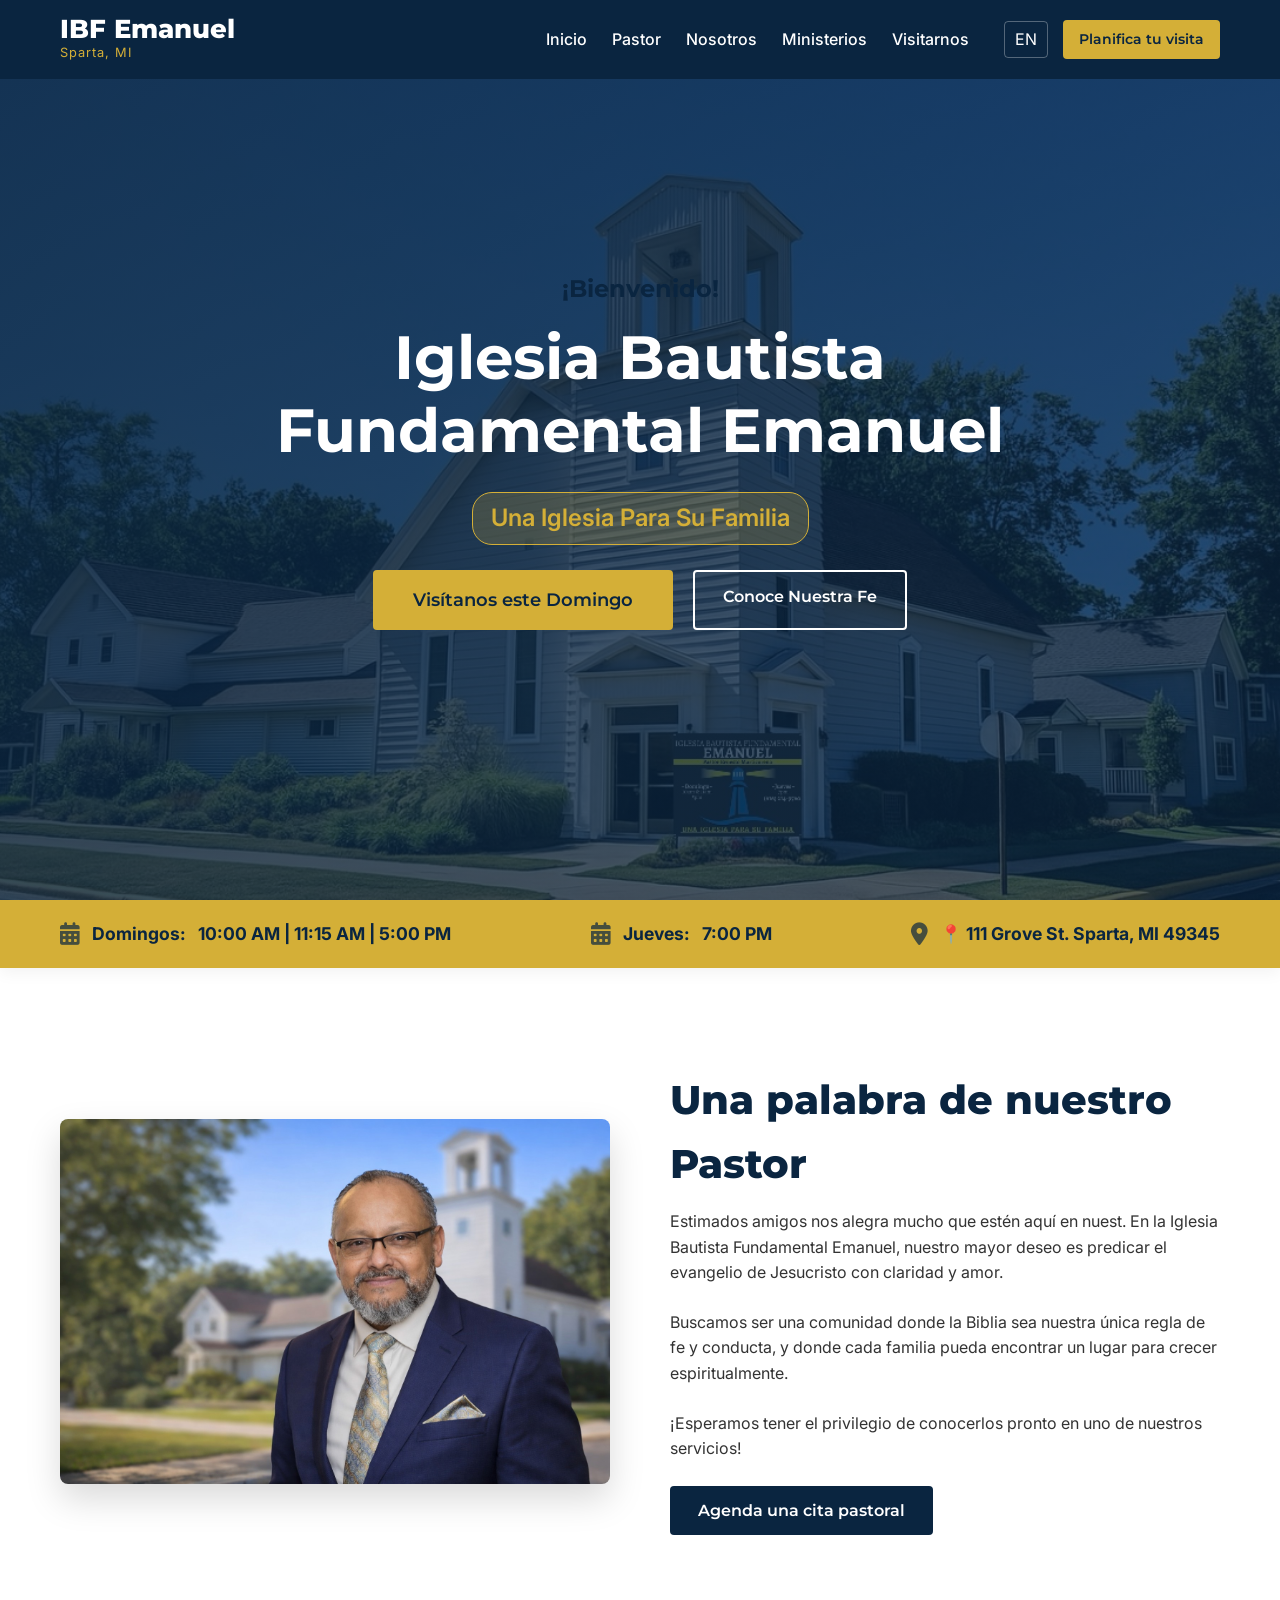
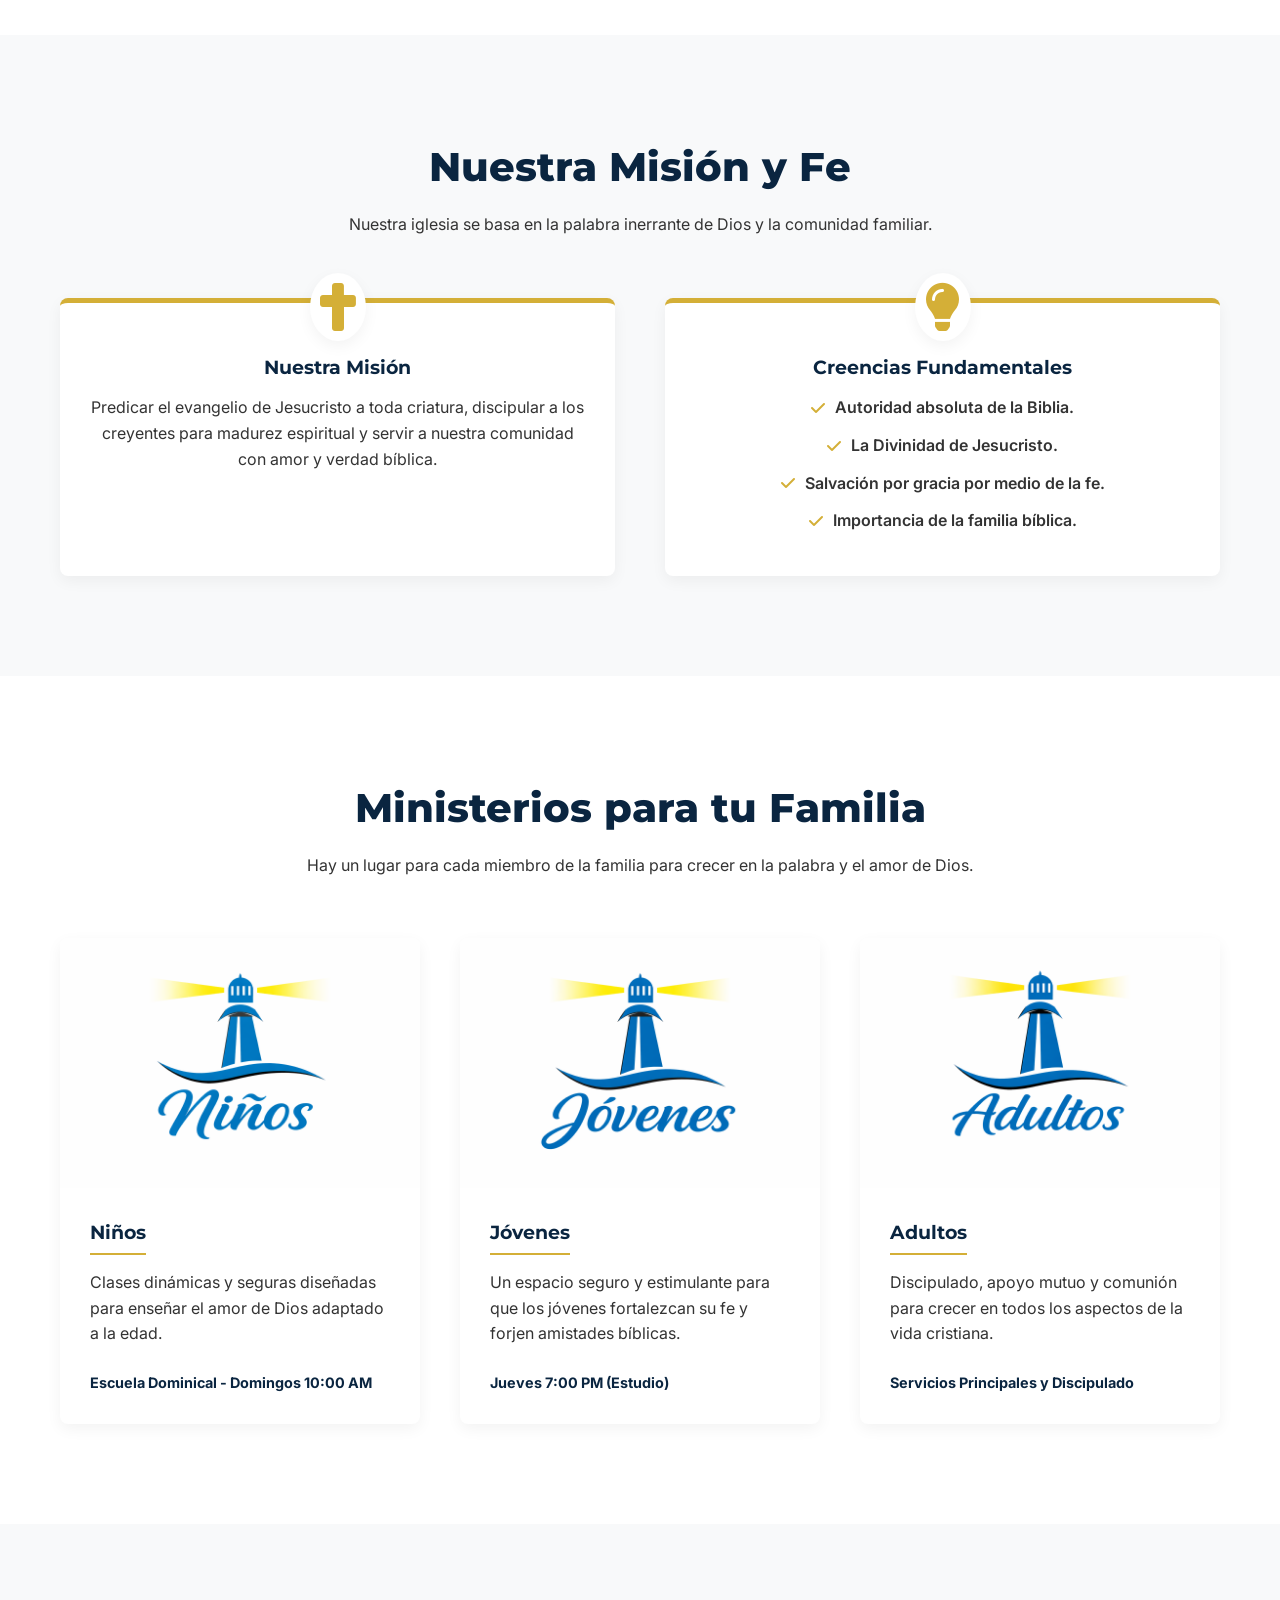
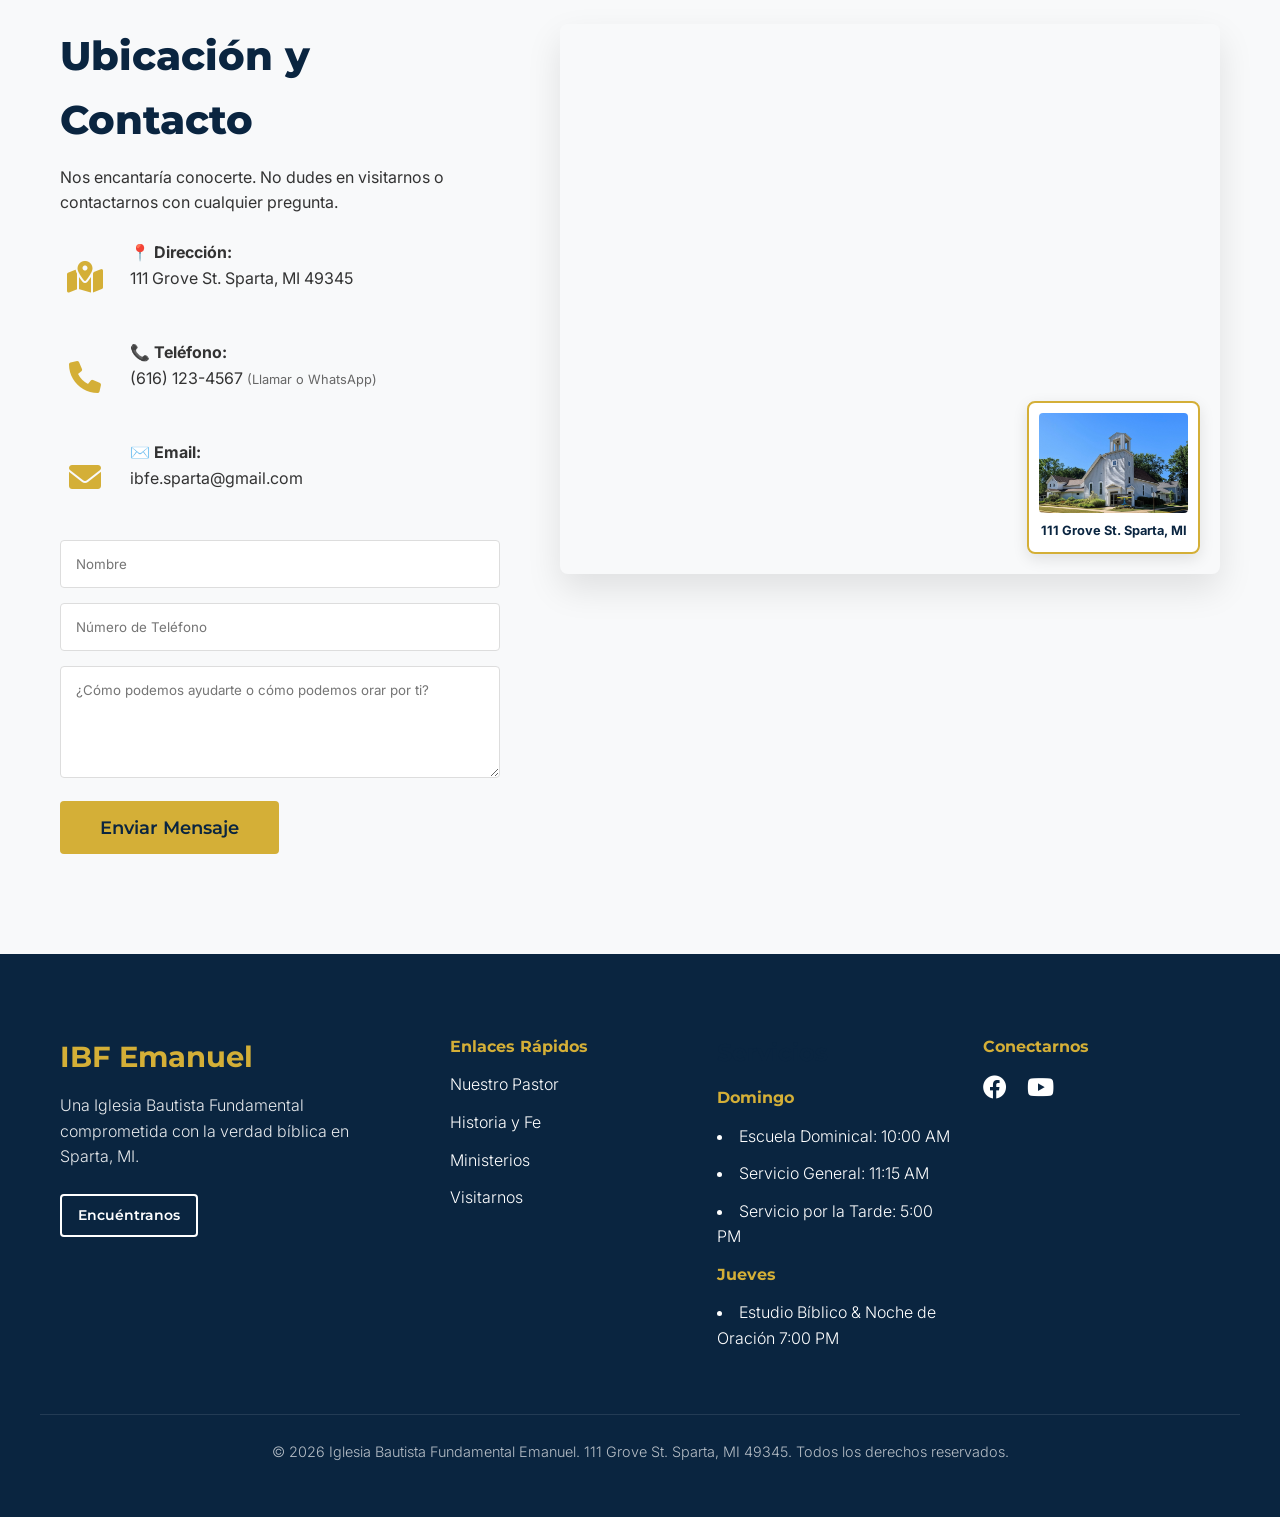
==== index.html @ 6403a82a "index.html" ====
<!DOCTYPE html>
<html lang="es">
<head>
    <meta charset="UTF-8">
    <meta name="viewport" content="width=device-width, initial-scale=1.0">
    <meta name="description" content="Bienvenido a Iglesia Bautista Fundamental Emanuel en Sparta, MI. Un hogar centrado en la fe, la palabra de Dios y la familia. Acompáñanos este domingo.">
    <title>Iglesia Bautista Fundamental Emanuel | Sparta, MI | Bienvenidos</title>
    
    <link rel="preconnect" href="https://fonts.googleapis.com">
    <link rel="preconnect" href="https://fonts.gstatic.com" crossorigin>
    <link href="https://fonts.googleapis.com/css2?family=Inter:wght@300;400;600&family=Montserrat:wght@500;700;800&display=swap" rel="stylesheet">
    
    <link rel="stylesheet" href="styles.css">
    
    <link rel="stylesheet" href="https://cdnjs.cloudflare.com/ajax/libs/font-awesome/6.0.0/css/all.min.css">
</head>
<body>

    <header class="site-header" id="header">
        <div class="container nav-container">
            <a href="#inicio" class="logo">
                <span class="logo-text">IBF Emanuel</span>
                <span class="logo-subtext">Sparta, MI</span>
            </a>
            
            <nav class="main-nav" id="main-nav">
                <ul class="nav-list">
                    <li><a href="#inicio">Inicio</a></li>
                    <li><a href="#pastor">Pastor</a></li>
                    <li><a href="#nosotros">Nosotros</a></li>
                    <li><a href="#ministerios">Ministerios</a></li>
                    <li><a href="#contacto">Visitarnos</a></li>
                </ul>
                <div class="nav-actions">
                    <a href="en.html" class="lang-toggle">EN</a>
                    <a href="#contacto" class="btn btn-primary btn-small">Planifica tu visita</a>
                </div>
            </nav>

            <button class="mobile-toggle" id="mobile-toggle" aria-label="Abrir menú">
                <span></span>
                <span></span>
                <span></span>
            </button>
        </div>
    </header>

    <section id="inicio" class="hero" style="background-image: url('Building.jpg');">
        <div class="hero-overlay"></div>
        <div class="container hero-content">
            <h2> <class="section-title">¡Bienvenido!</h2>
			<h1>Iglesia Bautista Fundamental Emanuel</h1>
           <span class="badge">Una Iglesia Para Su Familia</span>
            <div class="hero-buttons">
                <a href="#contacto" class="btn btn-primary btn-xl">Visítanos este Domingo</a>
                <a href="#nosotros" class="btn btn-outline">Conoce Nuestra Fe</a>
            </div>
        </div>
    </section>

    <div class="service-times-bar">
        <div class="container times-grid">
            <div class="time-item">
                <i class="fas fa-calendar-alt"></i>
                <strong>Domingos:</strong>
                <span class="time-slots">10:00 AM | 11:15 AM | 5:00 PM</span>
            </div>
            <div class="time-item">
               <i class="fas fa-calendar-alt"></i>
                <strong>Jueves:</strong>
                <span class="time-slots">7:00 PM</span>
            </div>
            <div class="time-item location-link">
                <i class="fas fa-map-marker-alt"></i>
                <a href="#contacto">📍 111 Grove St. Sparta, MI 49345</a>
            </div>
        </div>
    </div>

    <section id="pastor" class="pastor-intro section-padding">
        <div class="container pastor-grid">
            <div class="pastor-photo-container">
                <img src="Pastor.png" alt="Retrato del Pastor de Iglesia Bautista Fundamental Emanuel" class="pastor-photo">
            </div>
            <div class="pastor-text">
                <h2 class="section-title">Una palabra de nuestro Pastor</h2>
                <p>Estimados amigos nos alegra mucho que estén aquí en nuest. En la Iglesia Bautista Fundamental Emanuel, nuestro mayor deseo es predicar el evangelio de Jesucristo con claridad y amor.</p>
                <p>Buscamos ser una comunidad donde la Biblia sea nuestra única regla de fe y conducta, y donde cada familia pueda encontrar un lugar para crecer espiritualmente.</p>
                <p>¡Esperamos tener el privilegio de conocerlos pronto en uno de nuestros servicios!</p>
                <a href="#contacto" class="btn btn-secondary">Agenda una cita pastoral</a>
            </div>
        </div>
    </section>

    <section id="nosotros" class="about section-padding bg-light">
        <div class="container">
            <div class="section-header text-center">
                <h2 class="section-title">Nuestra Misión y Fe</h2>
                <p>Nuestra iglesia se basa en la palabra inerrante de Dios y la comunidad familiar.</p>
            </div>
            <div class="about-grid">
                <div class="card about-card">
                    <i class="fas fa-cross card-icon"></i>
                    <h3>Nuestra Misión</h3>
                    <p>Predicar el evangelio de Jesucristo a toda criatura, discipular a los creyentes para madurez espiritual y servir a nuestra comunidad con amor y verdad bíblica.</p>
                </div>
                <div class="card about-card">
                    <i class="fas fa-lightbulb card-icon"></i>
                    <h3>Creencias Fundamentales</h3>
                    <ul class="core-beliefs">
                        <li><i class="fas fa-check"></i> Autoridad absoluta de la Biblia.</li>
                        <li><i class="fas fa-check"></i> La Divinidad de Jesucristo.</li>
                        <li><i class="fas fa-check"></i> Salvación por gracia por medio de la fe.</li>
                        <li><i class="fas fa-check"></i> Importancia de la familia bíblica.</li>
                    </ul>
                </div>
            </div>
        </div>
    </section>

    <section id="ministerios" class="ministries section-padding">
        <div class="container">
            <div class="section-header text-center">
                <h2 class="section-title">Ministerios para tu Familia</h2>
                <p>Hay un lugar para cada miembro de la familia para crecer en la palabra y el amor de Dios.</p>
            </div>
            <div class="grid-3">
                <div class="card min-card">
                    <img src="Niños.png" alt="Ministerio de Niños">
                    <div class="card-body">
                        <h3>Niños</h3>
                        <p>Clases dinámicas y seguras diseñadas para enseñar el amor de Dios adaptado a la edad.</p>
                        <span class="meeting-time">Escuela Dominical - Domingos 10:00 AM</span>
                    </div>
                </div>
                <div class="card min-card">
                    <img src="Jóvenes.png" alt="Ministerio de Jóvenes">
                    <div class="card-body">
                        <h3>Jóvenes</h3>
                        <p>Un espacio seguro y estimulante para que los jóvenes fortalezcan su fe y forjen amistades bíblicas.</p>
                        <span class="meeting-time">Jueves 7:00 PM (Estudio)</span>
                    </div>
                </div>
                <div class="card min-card">
                    <img src="Adultos.png" alt="Ministerio de Adultos">
                    <div class="card-body">
                        <h3>Adultos</h3>
                        <p>Discipulado, apoyo mutuo y comunión para crecer en todos los aspectos de la vida cristiana.</p>
                        <span class="meeting-time">Servicios Principales y Discipulado</span>
                    </div>
                </div>
            </div>
        </div>
    </section>

    <section id="contacto" class="contact section-padding bg-light">
        <div class="container contact-grid">
            <div class="contact-info">
                <h2 class="section-title">Ubicación y Contacto</h2>
                <p>Nos encantaría conocerte. No dudes en visitarnos o contactarnos con cualquier pregunta.</p>
                
                <div class="info-block">
    <a href="https://www.google.com/maps/search/?api=1&query=111+Grove+St+Sparta+MI+49345" target="_blank" class="contact-icon">
        <i class="fas fa-map-marked-alt"></i>
    </a>
    <div>
        <strong>📍 Dirección:</strong>
        <p><a href="https://www.google.com/maps/search/?api=1&query=111+Grove+St+Sparta+MI+49345" target="_blank">111 Grove St. Sparta, MI 49345</a></p>
    </div>
</div>
                <div class="info-block">
    <a href="tel:+16161234567" class="contact-icon">
        <i class="fas fa-phone"></i>
    </a>
    <div>
        <strong>📞 Teléfono:</strong>
        <p><a href="tel:+16161234567">(616) 123-4567</a> <span class="sub-info">(Llamar o WhatsApp)</span></p>
    </div>
</div>
               <div class="info-block">
    <a href="mailto:contacto@ibfemanuel.com" class="contact-icon">
        <i class="fas fa-envelope"></i>
    </a>
    <div>
        <strong>✉️ Email:</strong>
        <p><a href="mailto:ibfe.sparta@gmail.com">ibfe.sparta@gmail.com</a></p>
    </div>
</div>

                <form class="contact-form" action="https://formsubmit.co/ibfundamental.emanuel.mi@gmail.com" method="POST">

    <input type="hidden" name="_captcha" value="false">
    <input type="hidden" name="_subject" value="Nuevo mensaje desde IBF Emanuel">
    <input type="hidden" name="_template" value="table">

    <input type="text" name="name" placeholder="Nombre" required>

    <input type="tel" name="phone" placeholder="Número de Teléfono" required>

    <textarea name="message" rows="5" placeholder="¿Cómo podemos ayudarte o cómo podemos orar por ti?" required></textarea>

    <button type="submit" class="btn btn-primary btn-xl">Enviar Mensaje</button>
<input type="hidden" name="_next" value="https://ibfemanuel.com/gracias.html">
</form>
            </div>
            
            <div class="map-container">
                <div class="map-confirmation">
                    <img src="Building.jpg" alt="Nuestra ubicación en Sparta, MI" class="map-building-inset">
                    <p class="map-address-overlay">111 Grove St. Sparta, MI</p>
                </div>
                <iframe src="https://www.google.com/maps/embed?pb=!1m18!1m12!1m3!1d346363.951508937!2d-85.74837375276329!3d43.16104278477755!2m3!1f0!2f0!3f0!3m2!1i1024!2i768!4f13.1!3m3!1m2!1s0x88194458f2730643%3A0xc0ffdf8b8d03099c!2s111%20Grove%20St%2C%20Sparta%2C%20MI%2049345%2C%20USA!5e0!3m2!1sen!2sca!4v1678316315516!5m2!1sen!2sca" width="100%" height="100%" style="border:0;" allowfullscreen="" loading="lazy"></iframe>
            </div>
        </div>
    </section>

    <footer class="site-footer">
        <div class="container footer-content">
            <div class="footer-brand">
                <h3>IBF Emanuel</h3>
                <p>Una Iglesia Bautista Fundamental comprometida con la verdad bíblica en Sparta, MI.</p>
                <a href="#contacto" class="btn btn-outline btn-small">Encuéntranos</a>
            </div>
            <div class="footer-sections-grid">
                <div class="footer-links">
                    <h4>Enlaces Rápidos</h4>
                    <ul>
                        <li><a href="#pastora">Nuestro Pastor</a></li>
                        <li><a href="#nosotros">Historia y Fe</a></li>
                        <li><a href="#ministerios">Ministerios</a></li>
                        <li><a href="#contacto">Visitarnos</a></li>
                    </ul>
                </div>
                <div class="footer-links">
                    <h2>Servicios</h2>
					<h4>Domingo</h4>
						<li>Escuela Dominical: 10:00 AM</li>
                        <li>Servicio General: 11:15 AM</li>
                        <li>Servicio por la Tarde: 5:00 PM</li>
					<h4>Jueves</h4>
                        <li>Estudio Bíblico & Noche de Oración 7:00 PM</li>
                    </ul>
                </div>
                <div class="footer-links">
                    <h4>Conectarnos</h4>
                 <div class="social-icons">
    <a href="https://www.facebook.com/ibfe.gr" target="_blank" class="social-icon">
        <i class="fab fa-facebook"></i>
    </a>

    <a href="https://www.youtube.com/@ibfemanuel" target="_blank" class="social-icon">
        <i class="fab fa-youtube"></i>
    </a>
</div>
                </div>
            </div>
        </div>
        <div class="footer-bottom text-center container">
            <p>© 2026 Iglesia Bautista Fundamental Emanuel. 111 Grove St. Sparta, MI 49345. Todos los derechos reservados.</p>
        </div>
    </footer>

    <script src="script.js"></script>
</body>
</html>
---- styles.css ----
/* --- Variables & Core Styles --- */
:root {
    --primary-color: #0A2540; /* Deep Navy, matching Pastor's suit */
    --primary-color-dark: #07192b;
    --secondary-color: #D4AF37; /* Gold, matching Pastor's tie accent */
    --secondary-hover: #b8962c;
    --text-dark: #333333;
    --text-light: #666666;
    --white: #FFFFFF;
    --bg-light: #F8F9FA;
    --box-shadow: 0 5px 15px rgba(0,0,0,0.05);
    
    --font-heading: 'Montserrat', sans-serif;
    --font-body: 'Inter', sans-serif;
}

* {
    margin: 0;
    padding: 0;
    box-sizing: border-box;
}

body {
    font-family: var(--font-body);
    color: var(--text-dark);
    line-height: 1.6;
    overflow-x: hidden;
}

h1, h2, h3, h4 {
    font-family: var(--font-heading);
    color: var(--primary-color);
    margin-bottom: 0.8rem;
}

h1 { line-height: 1.2; }

p { margin-bottom: 1.5rem; }

a {
    text-decoration: none;
    color: inherit;
    transition: all 0.3s ease;
}

ul { list-style: none; }

img { max-width: 100%; height: auto; display: block; }

.container {
    max-width: 1200px;
    margin: 0 auto;
    padding: 0 20px;
}

.section-padding {
    padding: 100px 0;
}

.bg-light {
    background-color: var(--bg-light);
}

.text-center {
    text-align: center;
}

.mt-4 { margin-top: 2rem; }

/* --- Buttons --- */
.btn {
    display: inline-block;
    padding: 12px 28px;
    font-weight: 600;
    border-radius: 4px;
    cursor: pointer;
    text-align: center;
    font-family: var(--font-heading);
}

.btn-primary {
    background-color: var(--secondary-color);
    color: var(--primary-color);
    border: none;
}

.btn-primary:hover {
    background-color: var(--secondary-hover);
    transform: translateY(-2px);
}

.btn-secondary {
    background-color: var(--primary-color);
    color: var(--white);
}

.btn-secondary:hover {
    background-color: var(--primary-color-dark);
}

.btn-outline {
    background-color: transparent;
    color: var(--white);
    border: 2px solid var(--white);
}

.btn-outline:hover {
    background-color: var(--white);
    color: var(--primary-color);
}

.btn-small {
    padding: 8px 16px;
    font-size: 0.9rem;
}

.btn-xl {
    padding: 16px 40px;
    font-size: 1.1rem;
}

/* --- Global Section Elements --- */
.section-header {
    margin-bottom: 60px;
}

.section-title {
    font-size: 2.5rem;
    font-weight: 800;
}

.badge {
    background-color: rgba(212, 175, 55, 0.2);
    color: var(--secondary-color);
    padding: 6px 18px;
    border-radius: 20px;
    font-size: 1.5rem;
    font-weight: 600;
    margin-bottom: 25px;
    display: inline-block;
    border: 1px solid var(--secondary-color);
}

.card {
    background: var(--white);
    padding: 30px;
    border-radius: 8px;
    box-shadow: var(--box-shadow);
    transition: transform 0.3s ease;
}

.grid-3 {
    display: grid;
    grid-template-columns: repeat(auto-fit, minmax(320px, 1fr));
    gap: 40px;
}

/* --- Header & Navigation --- */
.site-header {
    position: fixed;
    top: 0;
    width: 100%;
    background-color: var(--primary-color);
    color: var(--white);
    z-index: 1000;
    transition: all 0.3s ease;
    padding: 15px 0;
}

.site-header.scrolled {
    padding: 10px 0;
    box-shadow: 0 4px 6px rgba(0,0,0,0.1);
}

.nav-container {
    display: flex;
    justify-content: space-between;
    align-items: center;
}

.logo {
    display: flex;
    flex-direction: column;
}

.logo-text {
    font-family: var(--font-heading);
    font-size: 1.6rem;
    font-weight: 800;
    color: var(--white);
    line-height: 1.1;
}

.logo-subtext {
    font-size: 0.8rem;
    color: var(--secondary-color);
    letter-spacing: 1px;
}

.main-nav {
    display: flex;
    align-items: center;
    gap: 35px;
}

.nav-list {
    display: flex;
    gap: 25px;
}

.nav-list a {
    color: var(--white);
    font-weight: 500;
}

.nav-list a:hover {
    color: var(--secondary-color);
}

.nav-actions {
    display: flex;
    align-items: center;
    gap: 15px;
}

.lang-toggle {
    background: none;
    border: 1px solid rgba(255,255,255,0.3);
    color: var(--white);
    padding: 5px 10px;
    border-radius: 4px;
    cursor: pointer;
}

.mobile-toggle {
    display: none;
    background: none;
    border: none;
    cursor: pointer;
    flex-direction: column;
    gap: 5px;
}

.mobile-toggle span {
    width: 25px;
    height: 3px;
    background-color: var(--white);
    display: block;
}

/* --- Hero Section: Background image integration (image_1.png) --- */
.hero {
    position: relative;
    height: 100vh;
    min-height: 700px;
    display: flex;
    align-items: center;
    background-size: cover;
    background-position: center;
    background-repeat: no-repeat;
}

.hero-overlay {
    position: absolute;
    inset: 0;
    background: linear-gradient(135deg, rgba(10, 37, 64, 0.9), rgba(10, 37, 64, 0.7));
}

.hero-content {
    position: relative;
    z-index: 1;
    color: var(--white);
    max-width: 850px;
    text-align: center;
    margin: 0 auto;
}

.hero h1 {
    color: var(--white);
    font-size: 3.8rem;
    margin-bottom: 25px;
}

.hero p {
    font-size: 1.3rem;
    margin-bottom: 35px;
    opacity: 0.95;
    font-weight: 300;
}

.hero-buttons {
    display: flex;
    gap: 20px;
    justify-content: center;
}

/* --- Service Times Bar --- */
.service-times-bar {
    background-color: var(--secondary-color);
    color: var(--primary-color);
    padding: 20px 0;
    font-weight: 600;
    box-shadow: var(--box-shadow);
    position: relative;
    z-index: 50;
}

.times-grid {
    display: flex;
    justify-content: space-between;
    align-items: center;
    flex-wrap: wrap;
    gap: 20px;
}

.time-item {
    display: flex;
    align-items: center;
    gap: 12px;
    font-size: 1.1rem;
}

.time-item i {
    font-size: 1.4rem;
    color: rgba(10,37,64,0.7);
}

.time-slots {
    font-weight: 700;
}

.location-link a {
    font-weight: 700;
}

/* --- Pastoral Section: Pastor photo integration (image_0.png) --- */
.pastor-grid {
    display: grid;
    grid-template-columns: 1fr 1fr;
    gap: 60px;
    align-items: center;
}

.pastor-photo {
    width: 100%;
    border-radius: 8px;
    box-shadow: 0 15px 35px rgba(0,0,0,0.15);
}

/* --- About Section & Core Beliefs --- */
.about-grid {
    display: grid;
    grid-template-columns: 1fr 1fr;
    gap: 50px;
}

.about-card {
    border-top: 5px solid var(--secondary-color);
    text-align: center;
    padding-top: 50px;
    position: relative;
}

.card-icon {
    font-size: 3rem;
    color: var(--secondary-color);
    position: absolute;
    top: -30px;
    left: 50%;
    transform: translateX(-50%);
    background: var(--white);
    padding: 10px;
    border-radius: 50%;
    box-shadow: var(--box-shadow);
}

.core-beliefs li {
    margin-bottom: 12px;
    font-weight: 600;
    display: flex;
    align-items: center;
    gap: 10px;
    justify-content: center;
}

.core-beliefs i {
    color: var(--secondary-color);
    font-size: 1rem;
}

/* --- Ministries Section --- */
.min-card {
    border-radius: 8px;
    overflow: hidden;
    padding: 0;
}

.min-card img {
    height: 250px;
    width: 100%;
    object-fit: cover;
}

.card-body {
    padding: 30px;
}

.min-card h3 {
    border-bottom: 2px solid var(--secondary-color);
    display: inline-block;
    padding-bottom: 5px;
    margin-bottom: 15px;
}

.meeting-time {
    display: block;
    margin-top: 20px;
    font-size: 0.9rem;
    color: var(--primary-color);
    font-weight: 700;
}

/* --- Contact Section: Map & Building confirming sign photo --- */
.contact-grid {
    display: grid;
    grid-template-columns: 1.2fr 1.8fr;
    gap: 60px;
}

.info-block {
    display: flex;
    gap: 20px;
    margin-bottom: 25px;
    align-items: center;
}

.contact-icon {
    font-size: 2rem;
    color: var(--secondary-color);
    min-width: 50px;
    text-align: center;
}

.contact-form input, .contact-form textarea {
    width: 100%;
    padding: 15px;
    border: 1px solid #ddd;
    border-radius: 4px;
    font-family: var(--font-body);
    margin-bottom: 15px;
}

.contact-form textarea { resize: vertical; }

.sub-info {
    font-size: 0.8rem;
    color: var(--text-light);
    font-weight: normal;
}

.map-container {
    height: 550px;
    border-radius: 8px;
    overflow: hidden;
    box-shadow: 0 15px 35px rgba(0,0,0,0.1);
    position: relative;
}

.map-confirmation {
    position: absolute;
    bottom: 20px;
    right: 20px;
    z-index: 10;
    background: rgba(255, 255, 255, 0.95);
    padding: 10px;
    border-radius: 8px;
    box-shadow: 0 5px 15px rgba(0,0,0,0.1);
    max-width: 180px;
    border: 2px solid var(--secondary-color);
}

.map-building-inset {
    border-radius: 4px;
    height: 100px;
    width: 100%;
    object-fit: cover;
}

.map-address-overlay {
    margin: 8px 0 0;
    font-weight: 700;
    font-size: 0.8rem;
    text-align: center;
    color: var(--primary-color);
}

/* --- Footer --- */
.site-footer {
    background-color: var(--primary-color);
    color: var(--white);
    padding: 80px 0 30px;
}

.footer-content {
    display: grid;
    grid-template-columns: 1.5fr 3.5fr;
    gap: 60px;
    margin-bottom: 50px;
}

.footer-content h3 {
    color: var(--white);
    font-size: 1.8rem;
}

.footer-brand h3, .footer-links h4 {
    color: var(--secondary-color);
}

.footer-brand p {
    font-weight: 300;
    font-size: 1rem;
    opacity: 0.9;
}

.footer-sections-grid {
    display: grid;
    grid-template-columns: repeat(3, 1fr);
    gap: 30px;
}

.footer-links li {
    margin-bottom: 12px;
    font-weight: 300;
}

.footer-links a:hover {
    color: var(--secondary-color);
    text-decoration: underline;
}

.social-icons {
    display: flex;
    gap: 20px;
    margin-top: 15px;
}

.social-icon i {
    font-size: 1.5rem;
    transition: transform 0.3s ease;
}

.social-icon:hover i {
    transform: scale(1.1);
    color: var(--secondary-color);
}

.footer-bottom {
    border-top: 1px solid rgba(255,255,255,0.1);
    padding-top: 25px;
    font-size: 0.9rem;
    color: rgba(255,255,255,0.7);
    font-weight: 300;
}

/* --- Responsive Adjustments (Mobile First) --- */
@media (max-width: 900px) {
    .pastor-grid, .about-grid, .contact-grid, .footer-content {
        grid-template-columns: 1fr;
    }
    
    .hero h1 { font-size: 2.8rem; }
    .hero p { font-size: 1.1rem; }
    .section-title { font-size: 2.1rem; }
    
    .nav-container { position: relative; }
    
    .main-nav {
        position: absolute;
        top: 100%;
        left: 0;
        width: 100%;
        background-color: var(--primary-color);
        flex-direction: column;
        padding: 30px 20px;
        clip-path: polygon(0 0, 100% 0, 100% 0, 0 0);
        transition: clip-path 0.3s ease-in-out;
        box-shadow: 0 4px 6px rgba(0,0,0,0.1);
    }
    
    .main-nav.active { clip-path: polygon(0 0, 100% 0, 100% 100%, 0 100%); }
    
    .nav-list { flex-direction: column; align-items: center; width: 100%; gap: 15px; }
    
    .mobile-toggle { display: flex; }
    
    .hero-buttons { flex-direction: column; gap: 10px; width: 100%; align-items: center; }
    
    .service-times-bar .times-grid { flex-direction: column; text-align: center; gap: 15px; }
    
    .times-grid .location-link { text-align: center; width: 100%; justify-content: center; }
    
    .pastor-photo-container { max-width: 350px; margin: 0 auto 30px; }
    
    .footer-sections-grid { grid-template-columns: 1fr; text-align: center; gap: 20px; }
    .social-icons { justify-content: center; }
    .social-icon i { font-size: 1.8rem; }
}
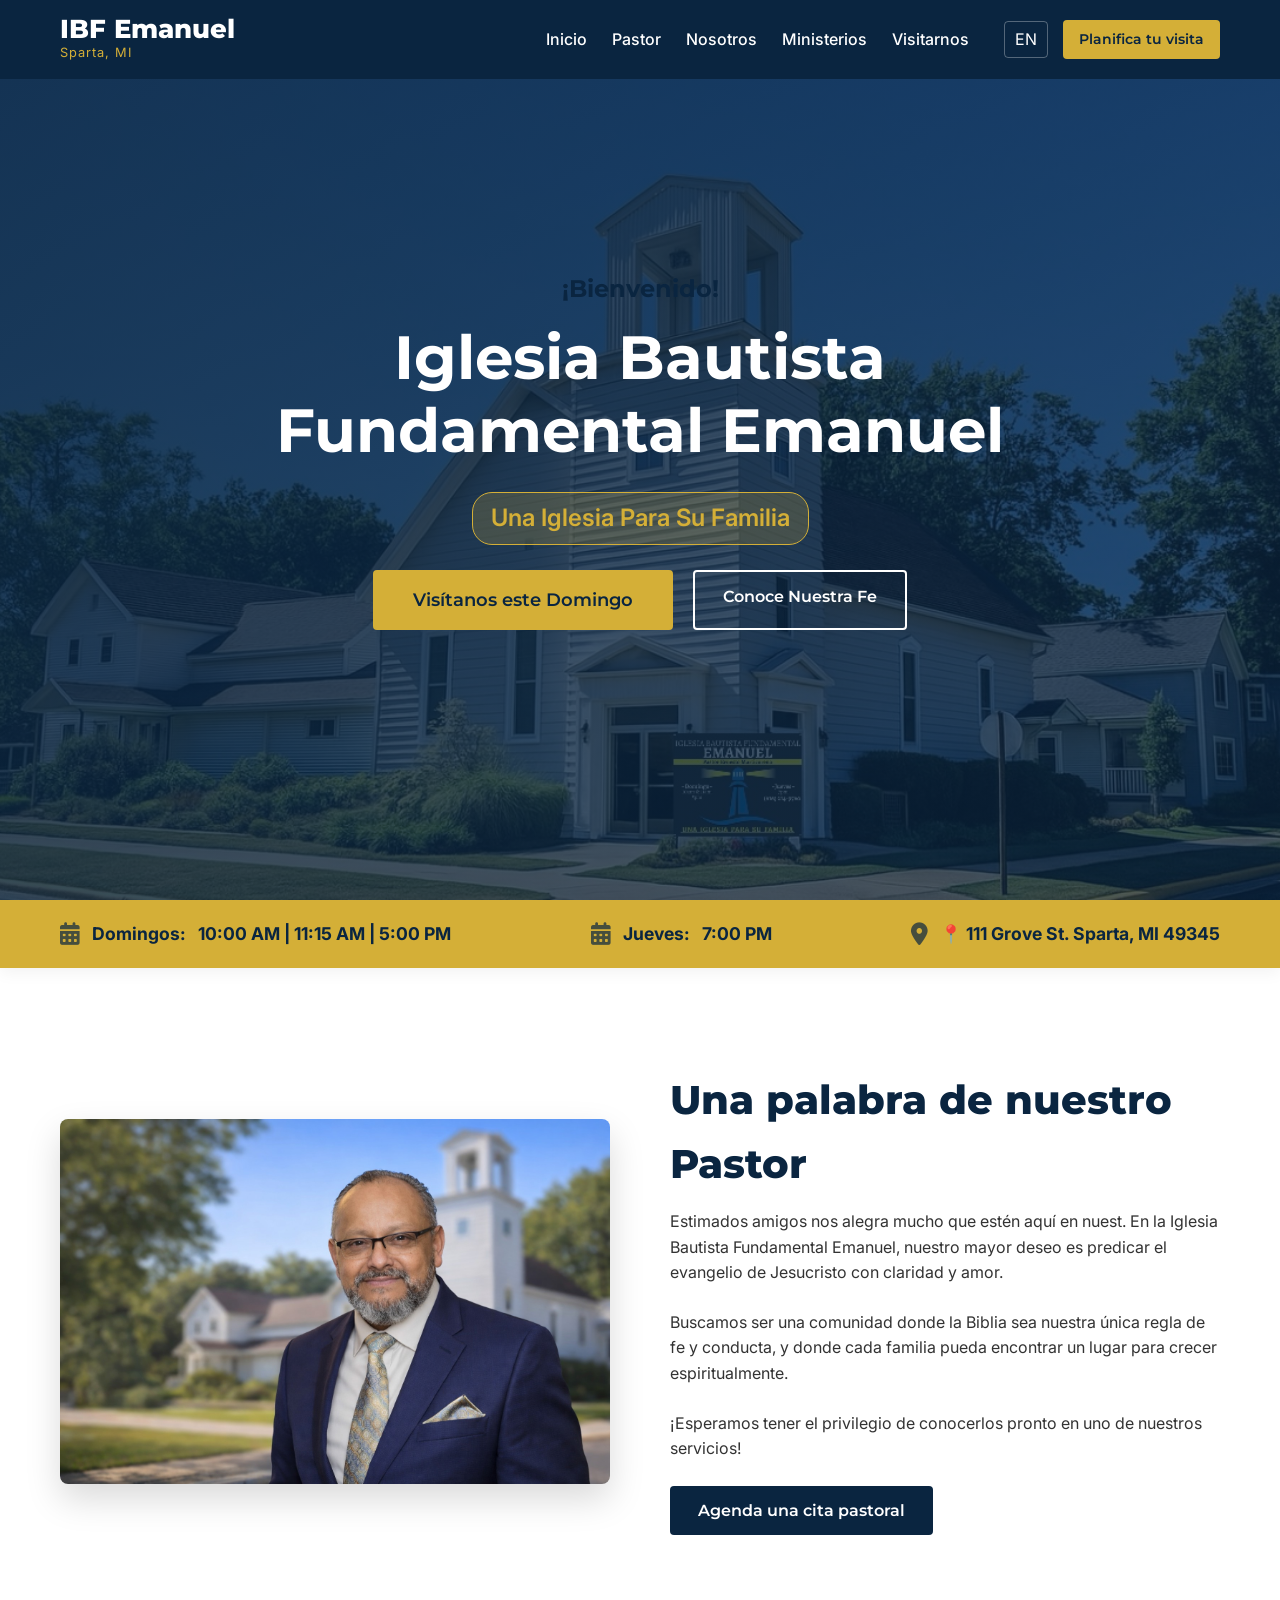
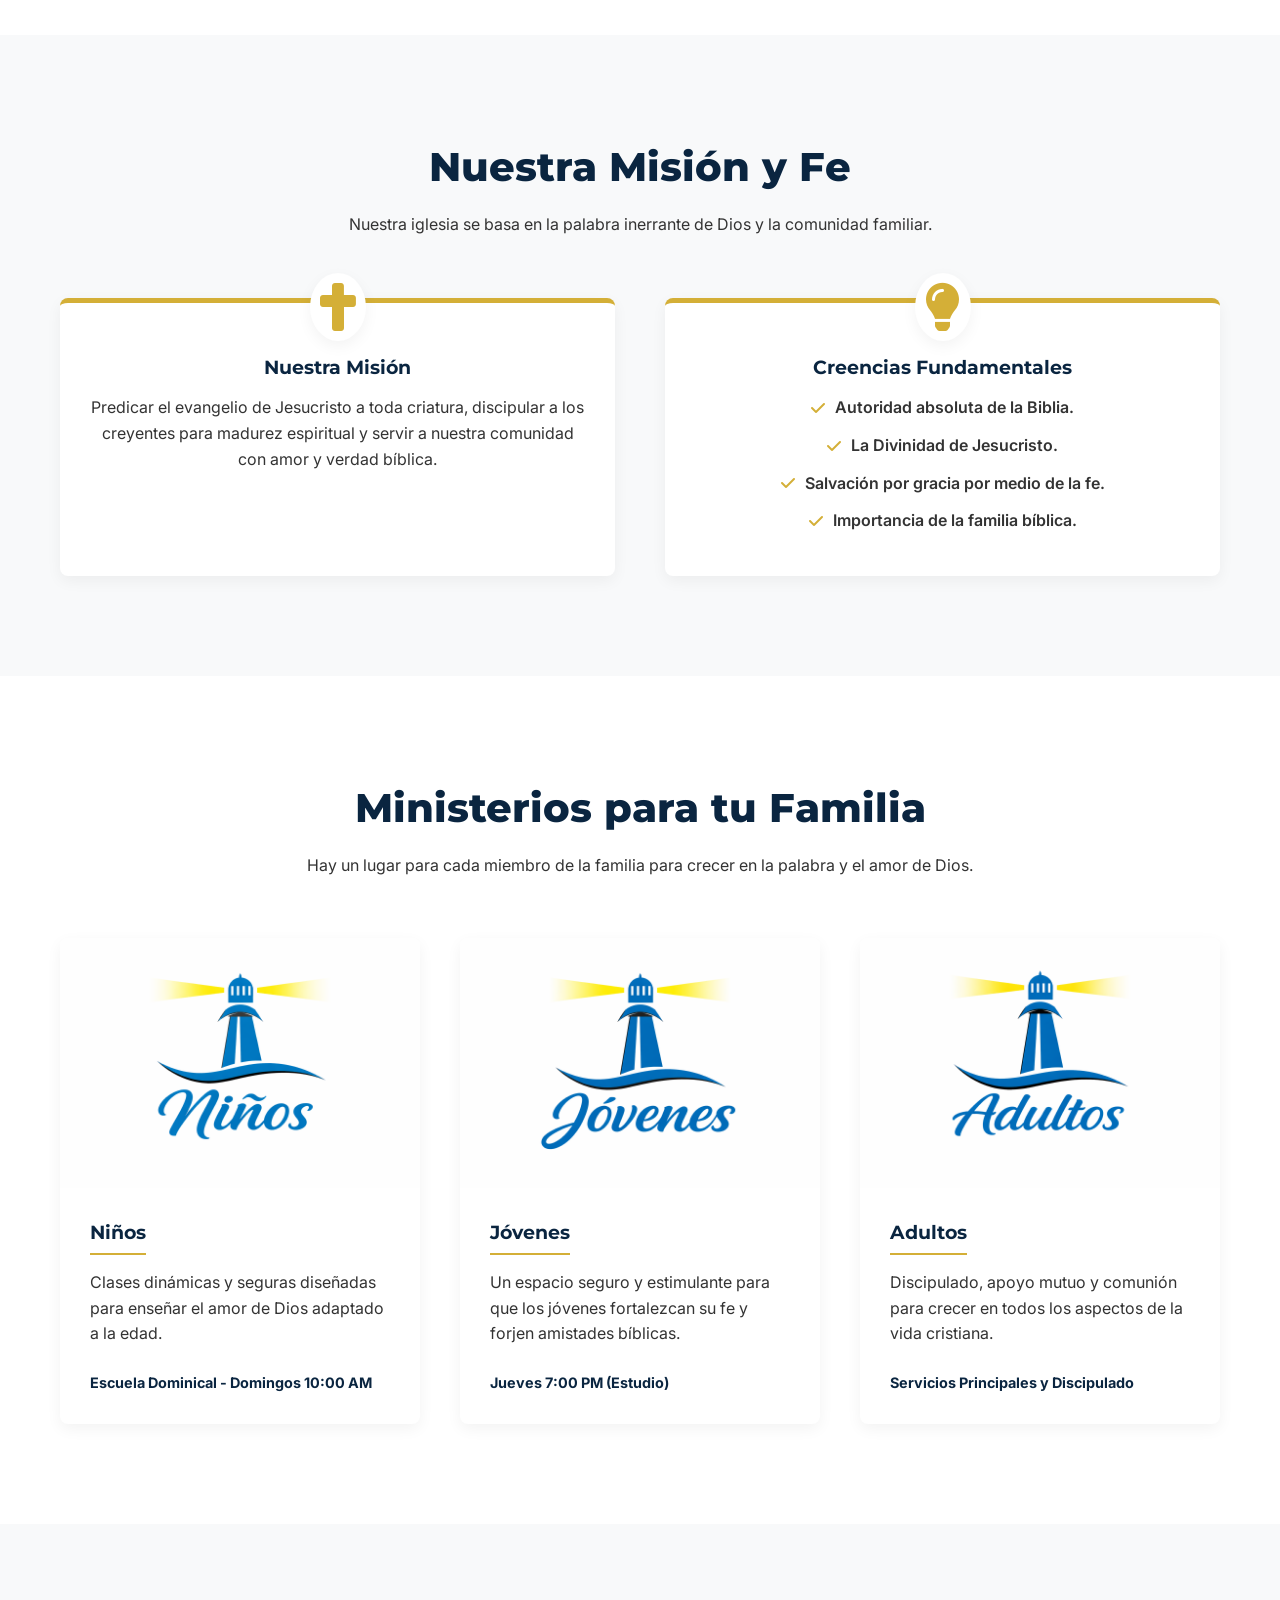
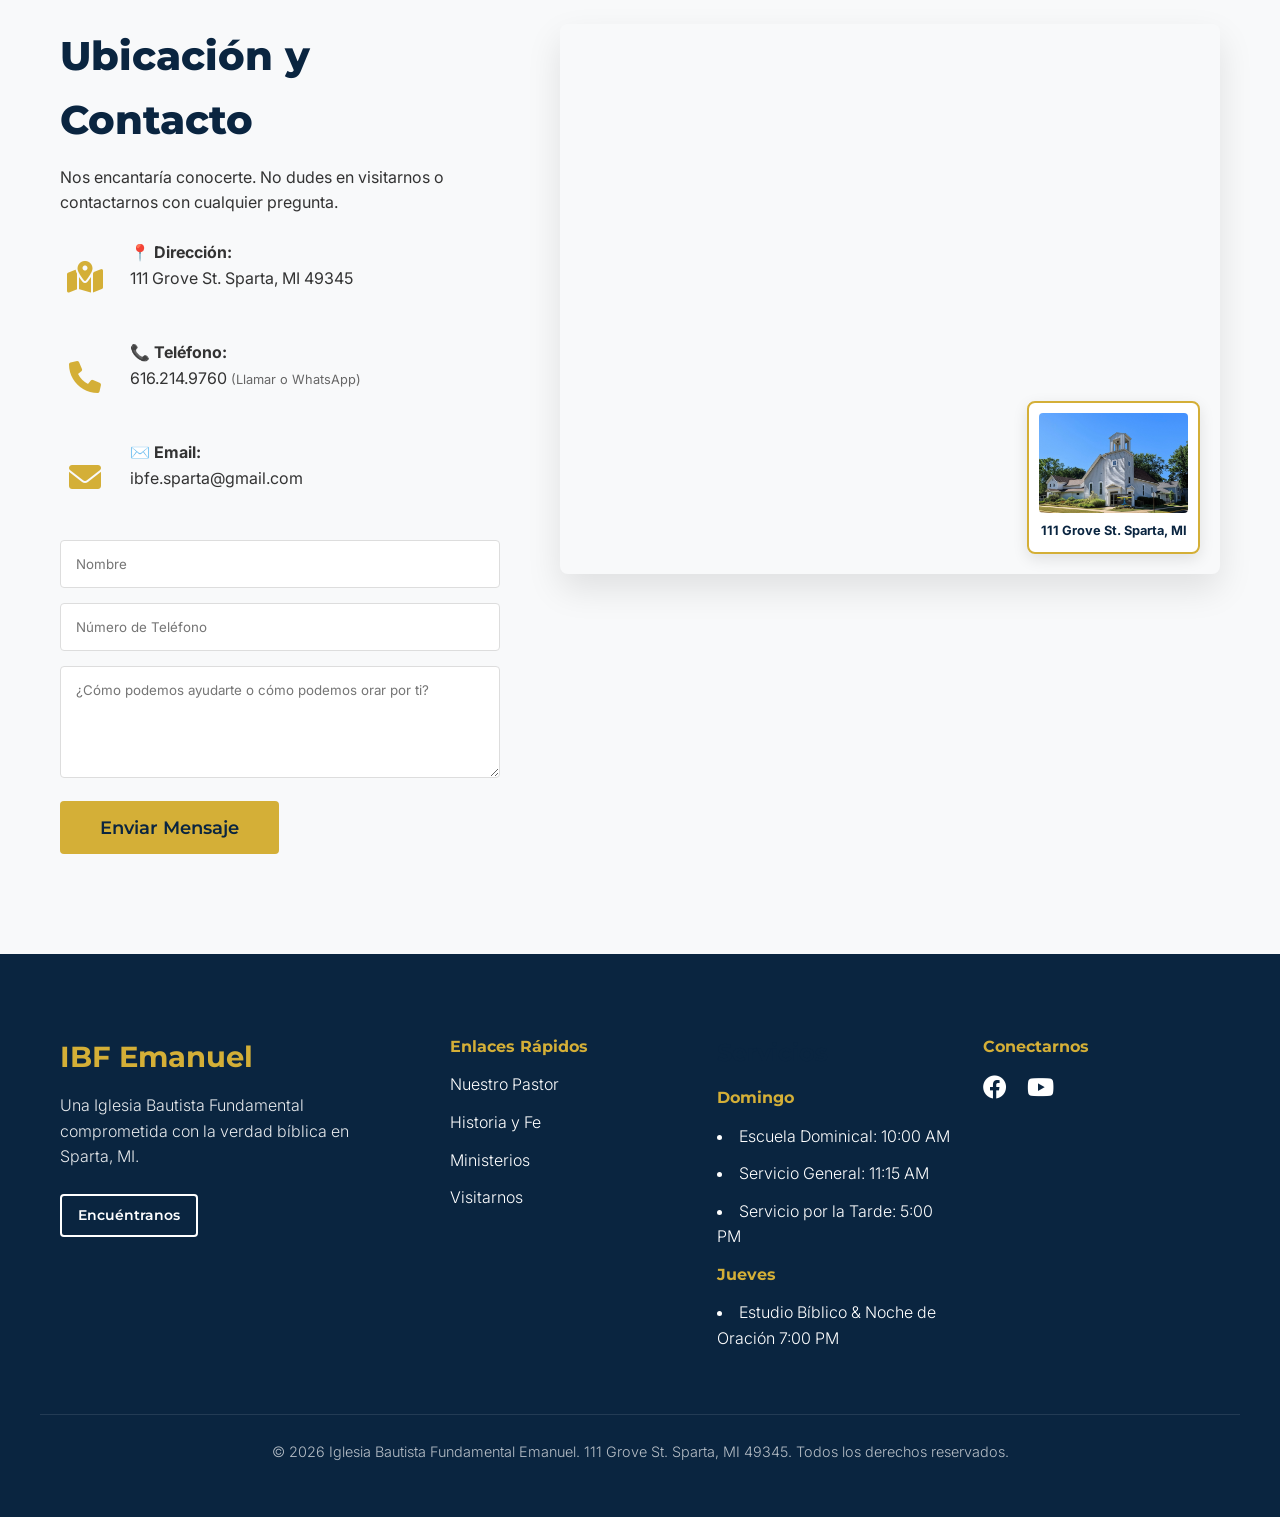
==== commit 66a7b553: "index.html" ====
--- a/index.html
+++ b/index.html
@@ -169,12 +169,12 @@
     </div>
 </div>
                 <div class="info-block">
-    <a href="tel:+16161234567" class="contact-icon">
+    <a href="tel:+16162149760" class="contact-icon">
         <i class="fas fa-phone"></i>
     </a>
     <div>
         <strong>📞 Teléfono:</strong>
-        <p><a href="tel:+16161234567">(616) 123-4567</a> <span class="sub-info">(Llamar o WhatsApp)</span></p>
+        <p><a href="tel:+16162149760">616.214.9760</a> <span class="sub-info">(Llamar o WhatsApp)</span></p>
     </div>
 </div>
                <div class="info-block">
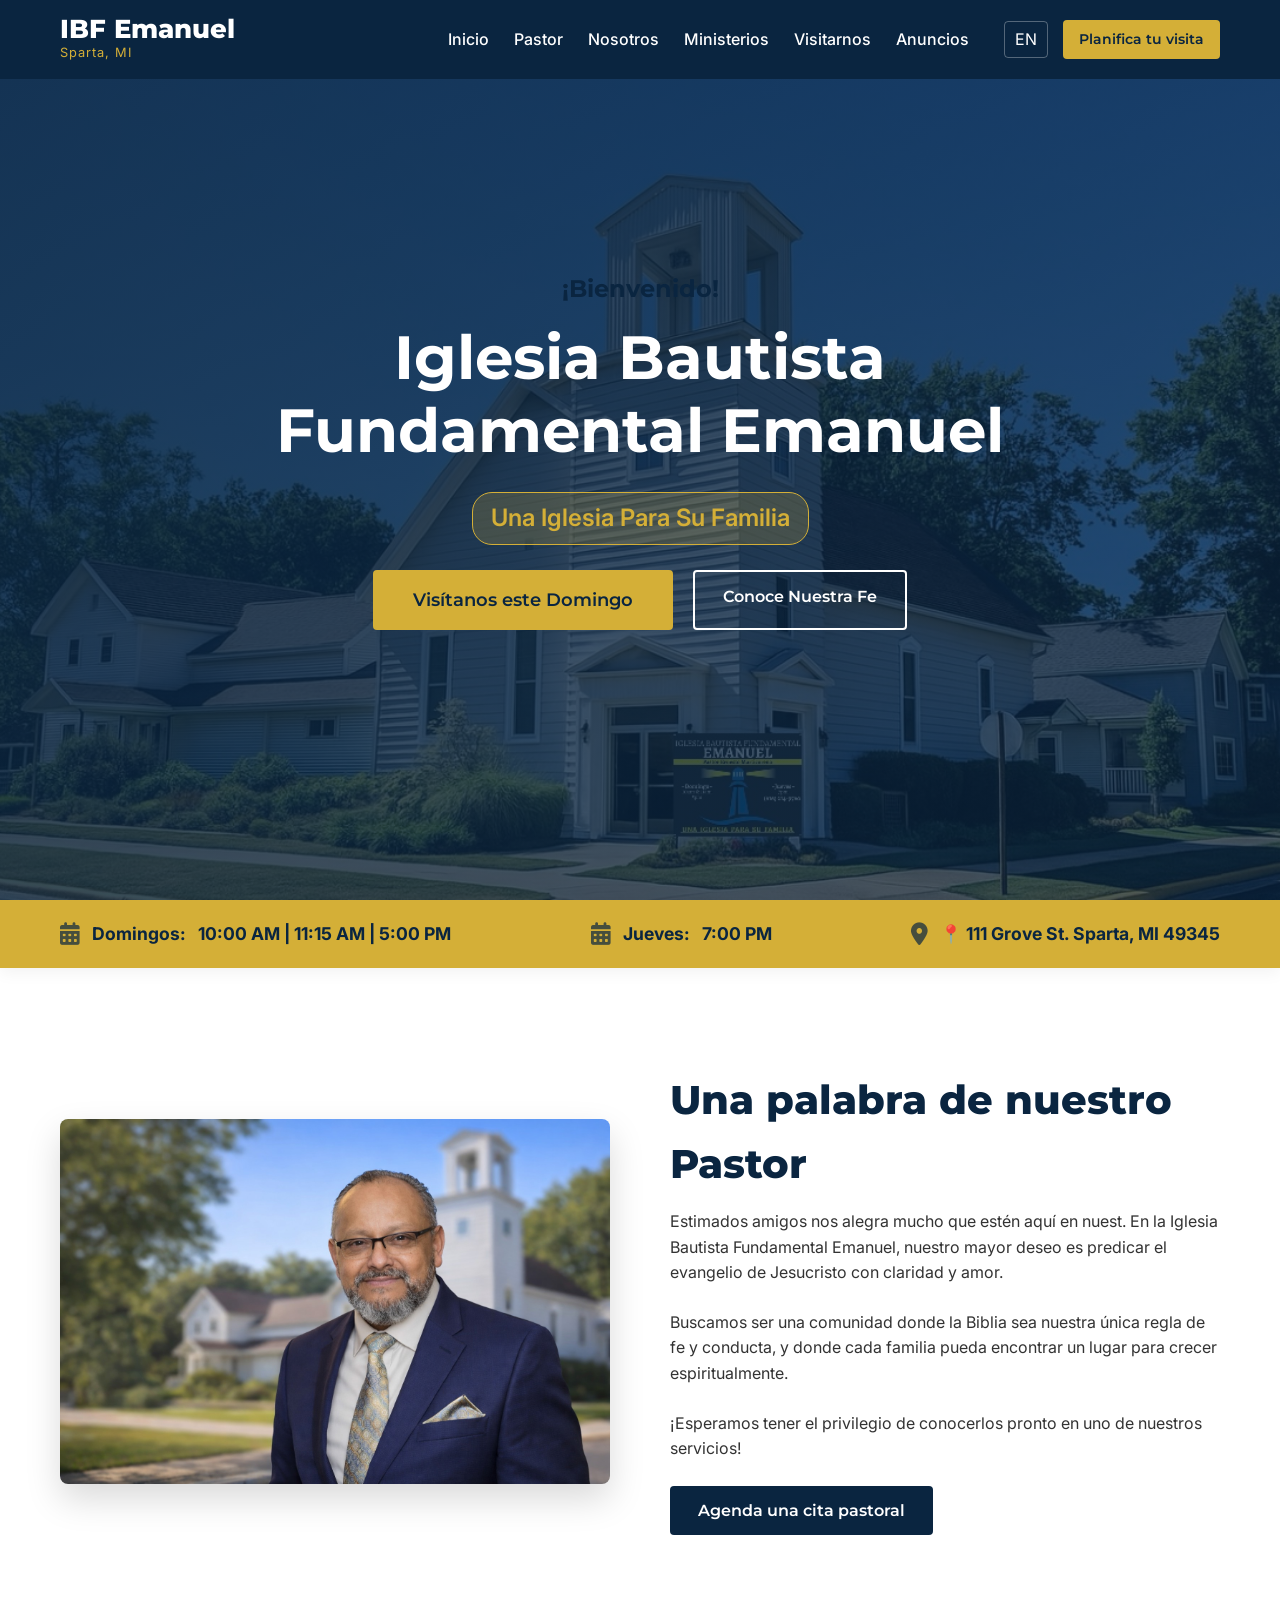
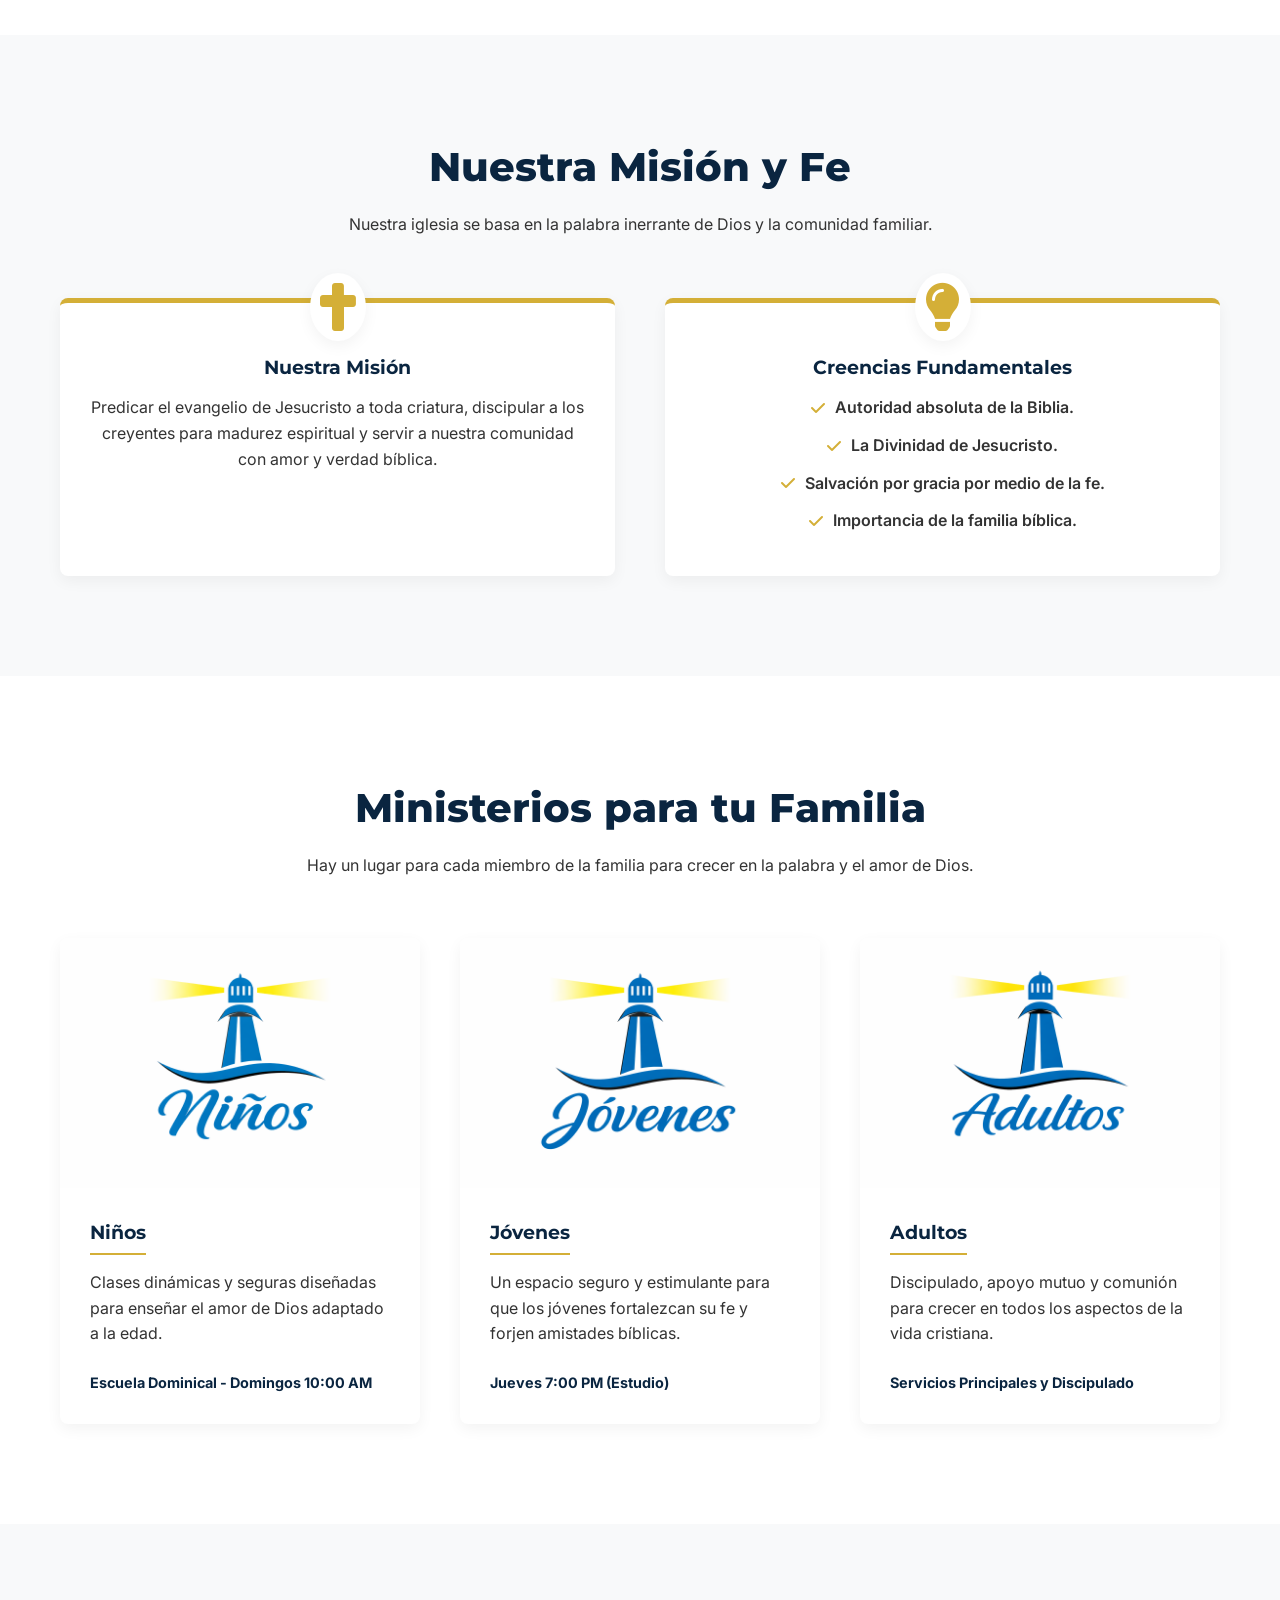
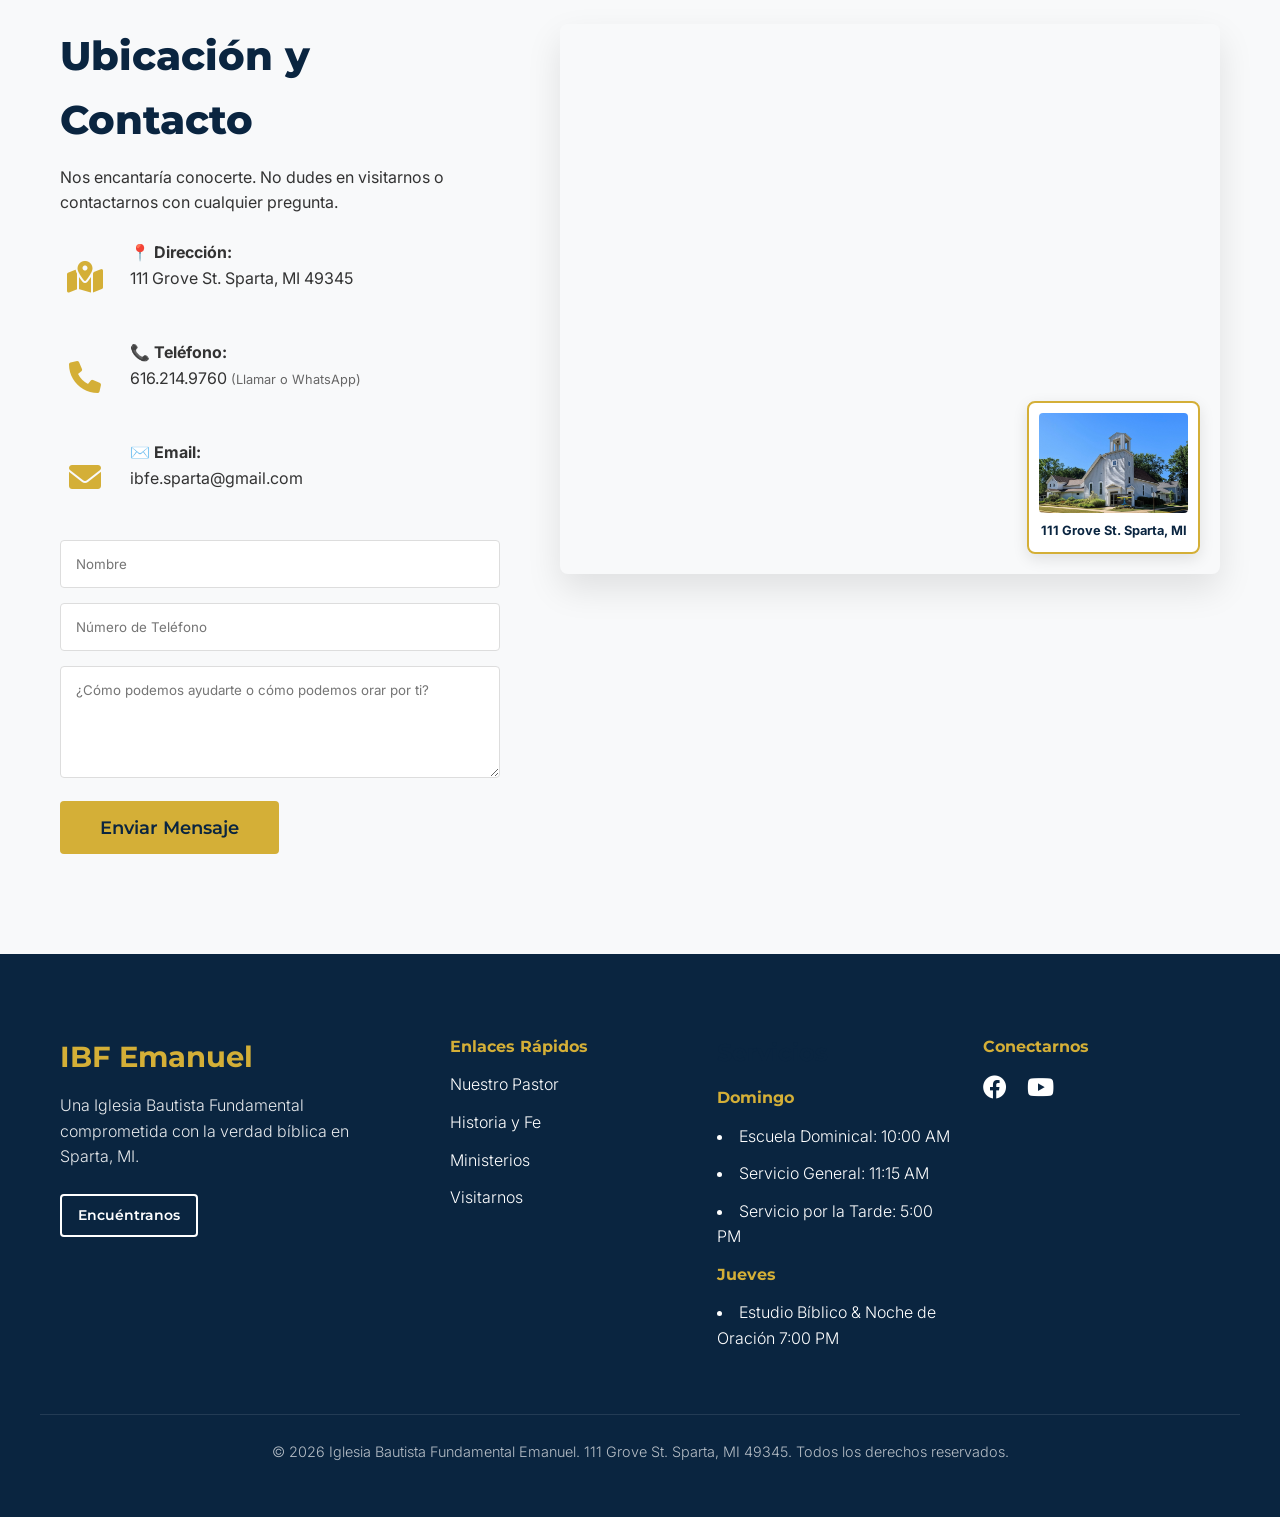
==== commit 82f41f51: "index.html" ====
--- a/index.html
+++ b/index.html
@@ -30,6 +30,7 @@
                     <li><a href="#nosotros">Nosotros</a></li>
                     <li><a href="#ministerios">Ministerios</a></li>
                     <li><a href="#contacto">Visitarnos</a></li>
+					<li><a href="anuncios.html">Anuncios</a></li>
                 </ul>
                 <div class="nav-actions">
                     <a href="en.html" class="lang-toggle">EN</a>
@@ -178,7 +179,7 @@
     </div>
 </div>
                <div class="info-block">
-    <a href="mailto:contacto@ibfemanuel.com" class="contact-icon">
+    <a href="mailto:ibfe.sparta@gmail.com" class="contact-icon">
         <i class="fas fa-envelope"></i>
     </a>
     <div>
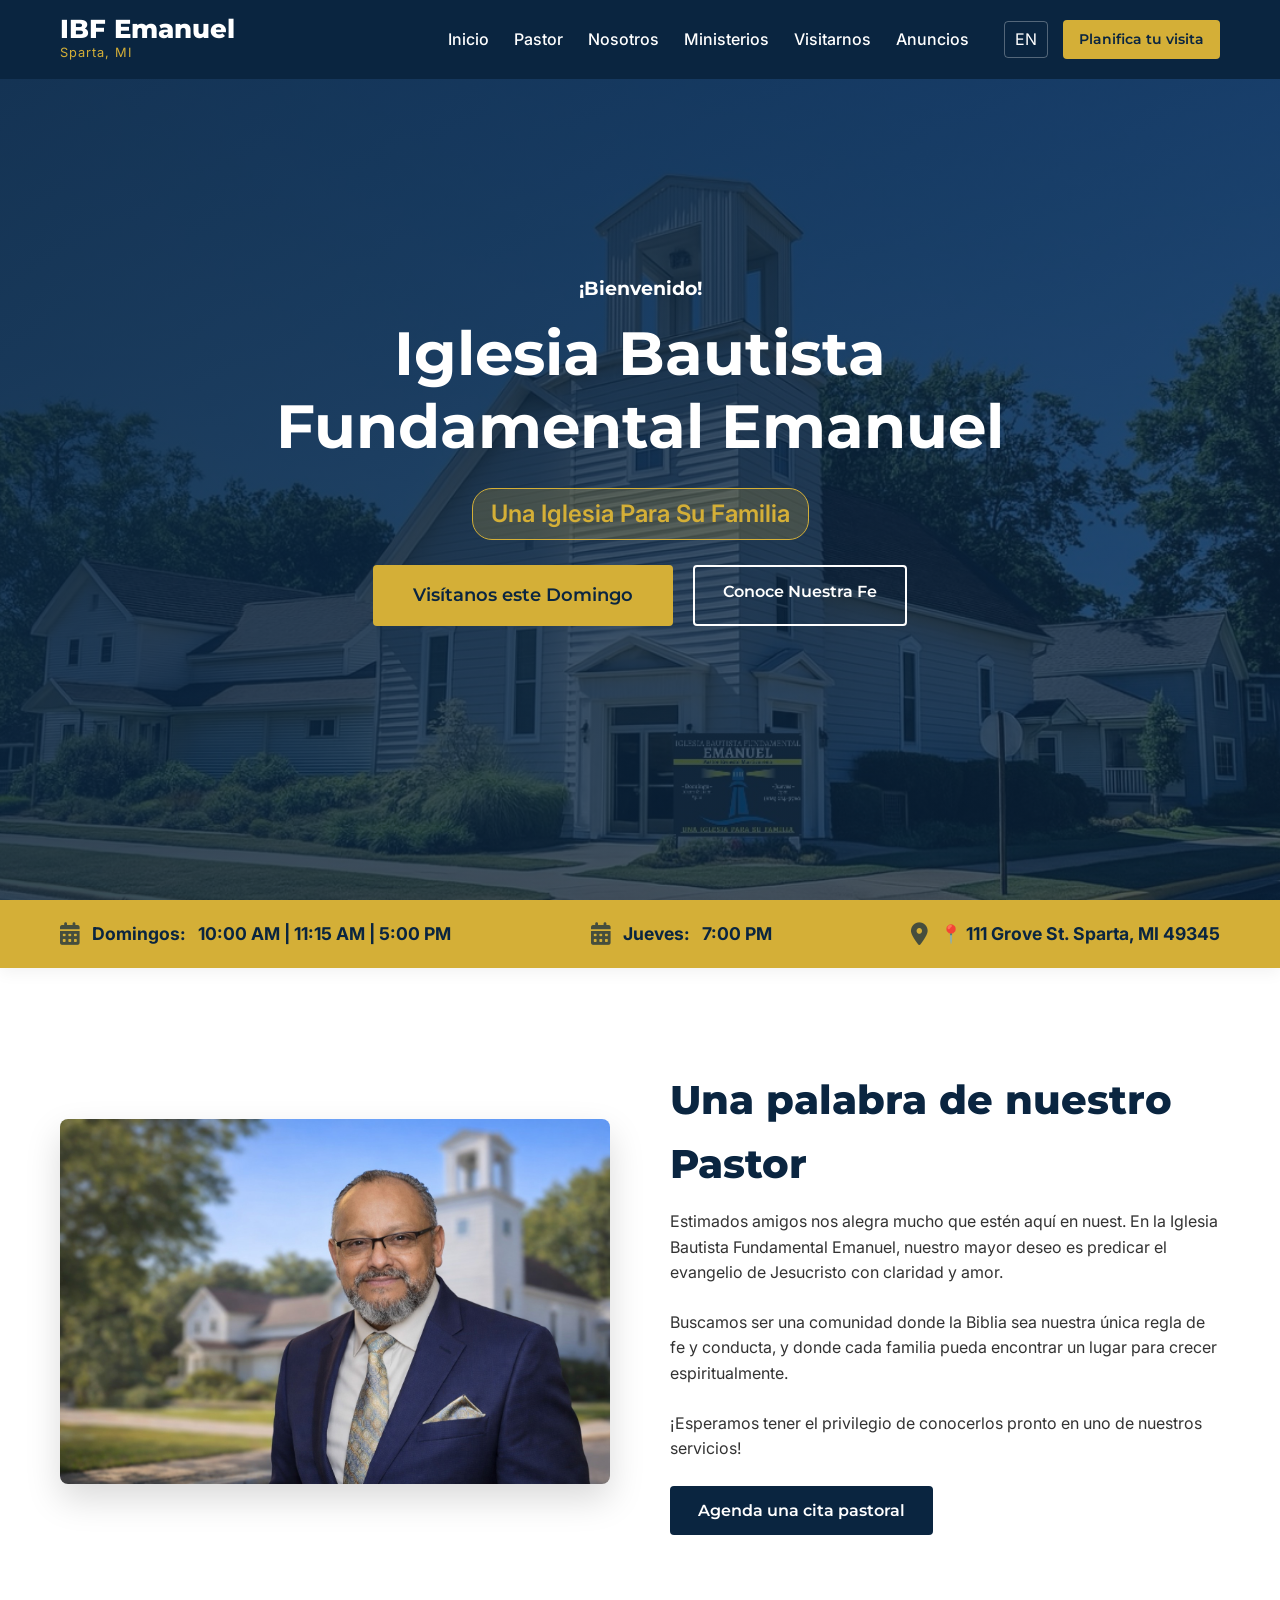
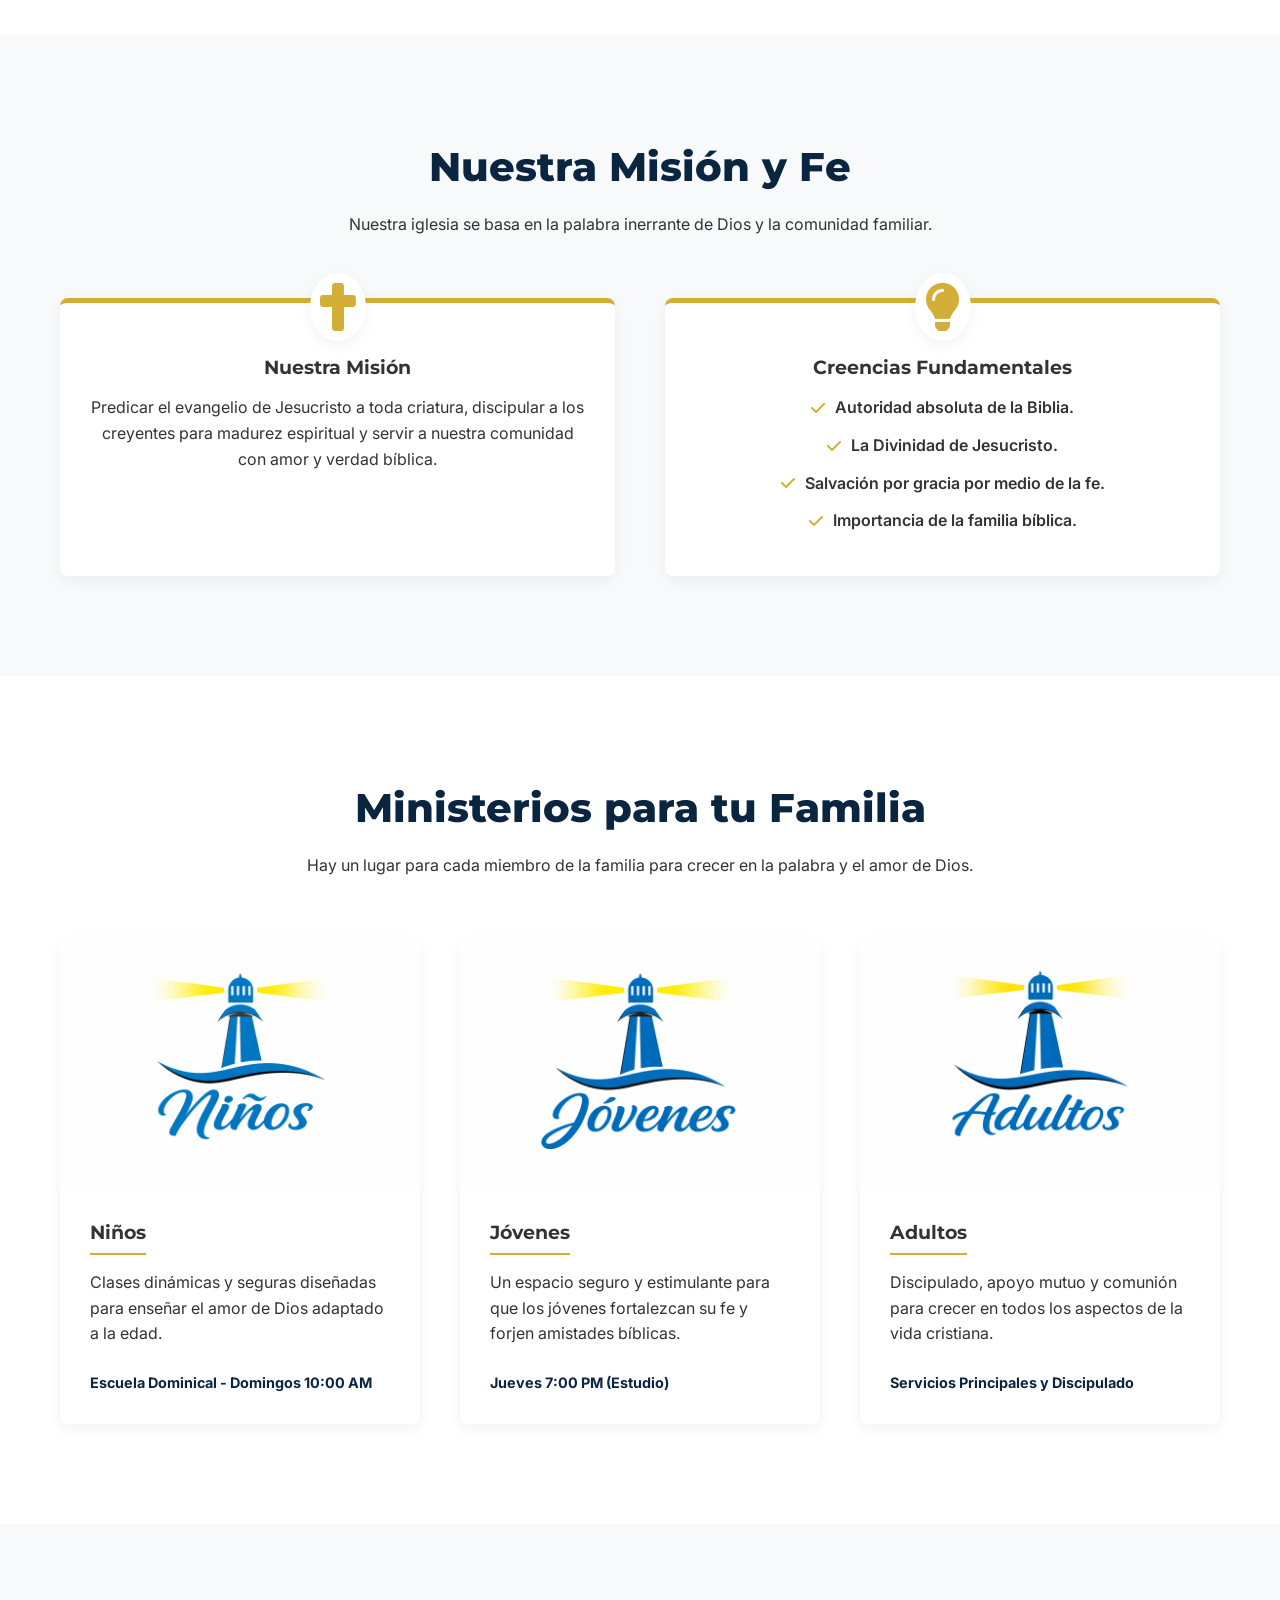
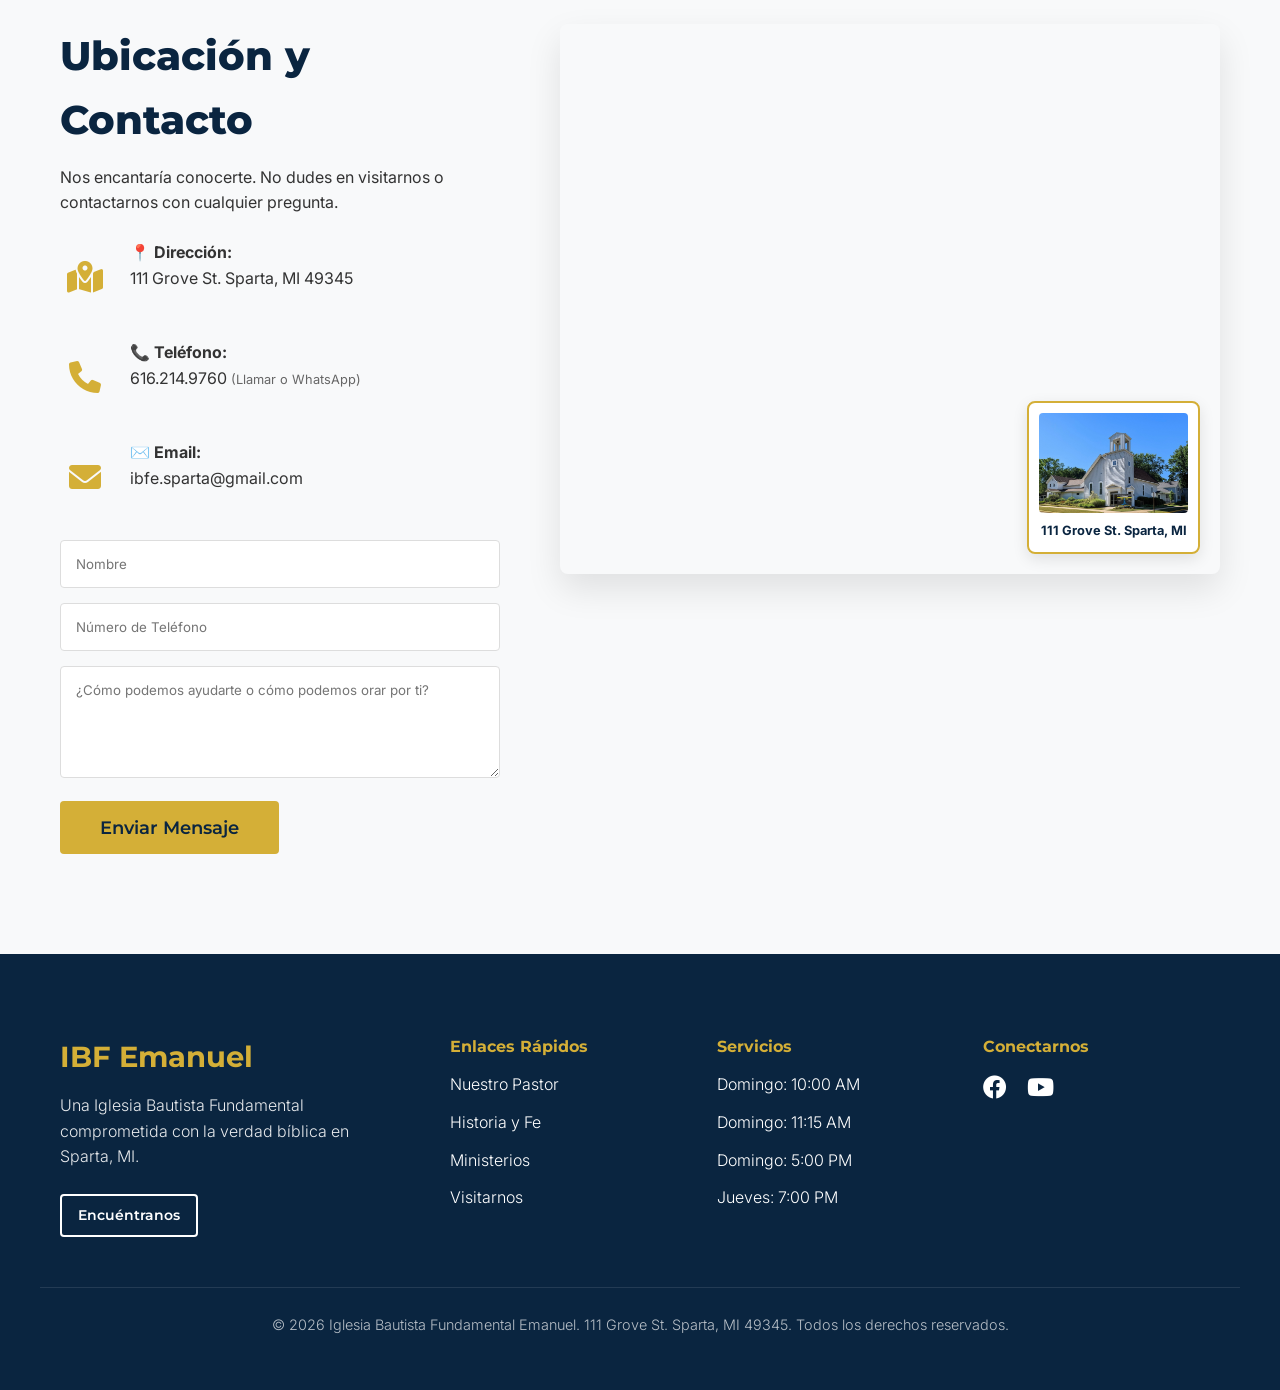
==== commit 5dab5043: "index.html" ====
--- a/index.html
+++ b/index.html
@@ -49,7 +49,7 @@
     <section id="inicio" class="hero" style="background-image: url('Building.jpg');">
         <div class="hero-overlay"></div>
         <div class="container hero-content">
-            <h2> <class="section-title">¡Bienvenido!</h2>
+            <h3> <class="section-title">¡Bienvenido!</h3>
 			<h1>Iglesia Bautista Fundamental Emanuel</h1>
            <span class="badge">Una Iglesia Para Su Familia</span>
             <div class="hero-buttons">
@@ -233,13 +233,12 @@
                     </ul>
                 </div>
                 <div class="footer-links">
-                    <h2>Servicios</h2>
-					<h4>Domingo</h4>
-						<li>Escuela Dominical: 10:00 AM</li>
-                        <li>Servicio General: 11:15 AM</li>
-                        <li>Servicio por la Tarde: 5:00 PM</li>
-					<h4>Jueves</h4>
-                        <li>Estudio Bíblico & Noche de Oración 7:00 PM</li>
+                    <h4>Servicios</h4>
+                    <ul>
+                        <li>Domingo: 10:00 AM</li>
+                        <li>Domingo: 11:15 AM</li>
+                        <li>Domingo: 5:00 PM</li>
+                        <li>Jueves: 7:00 PM</li>
                     </ul>
                 </div>
                 <div class="footer-links">
--- a/styles.css
+++ b/styles.css
@@ -4,6 +4,7 @@
     --primary-color-dark: #07192b;
     --secondary-color: #D4AF37; /* Gold, matching Pastor's tie accent */
     --secondary-hover: #b8962c;
+	--third-color: #ADD88E6; /*light blue for h3 */ 
     --text-dark: #333333;
     --text-light: #666666;
     --white: #FFFFFF;
@@ -27,12 +28,16 @@
     overflow-x: hidden;
 }
 
-h1, h2, h3, h4 {
+h1, h2, h4 {
     font-family: var(--font-heading);
     color: var(--primary-color);
     margin-bottom: 0.8rem;
 }
-
+h3 {
+    font-family: var(--font-heading);
+    color: var(--third-color);
+    margin-bottom: 0.8rem;
+}	
 h1 { line-height: 1.2; }
 
 p { margin-bottom: 1.5rem; }
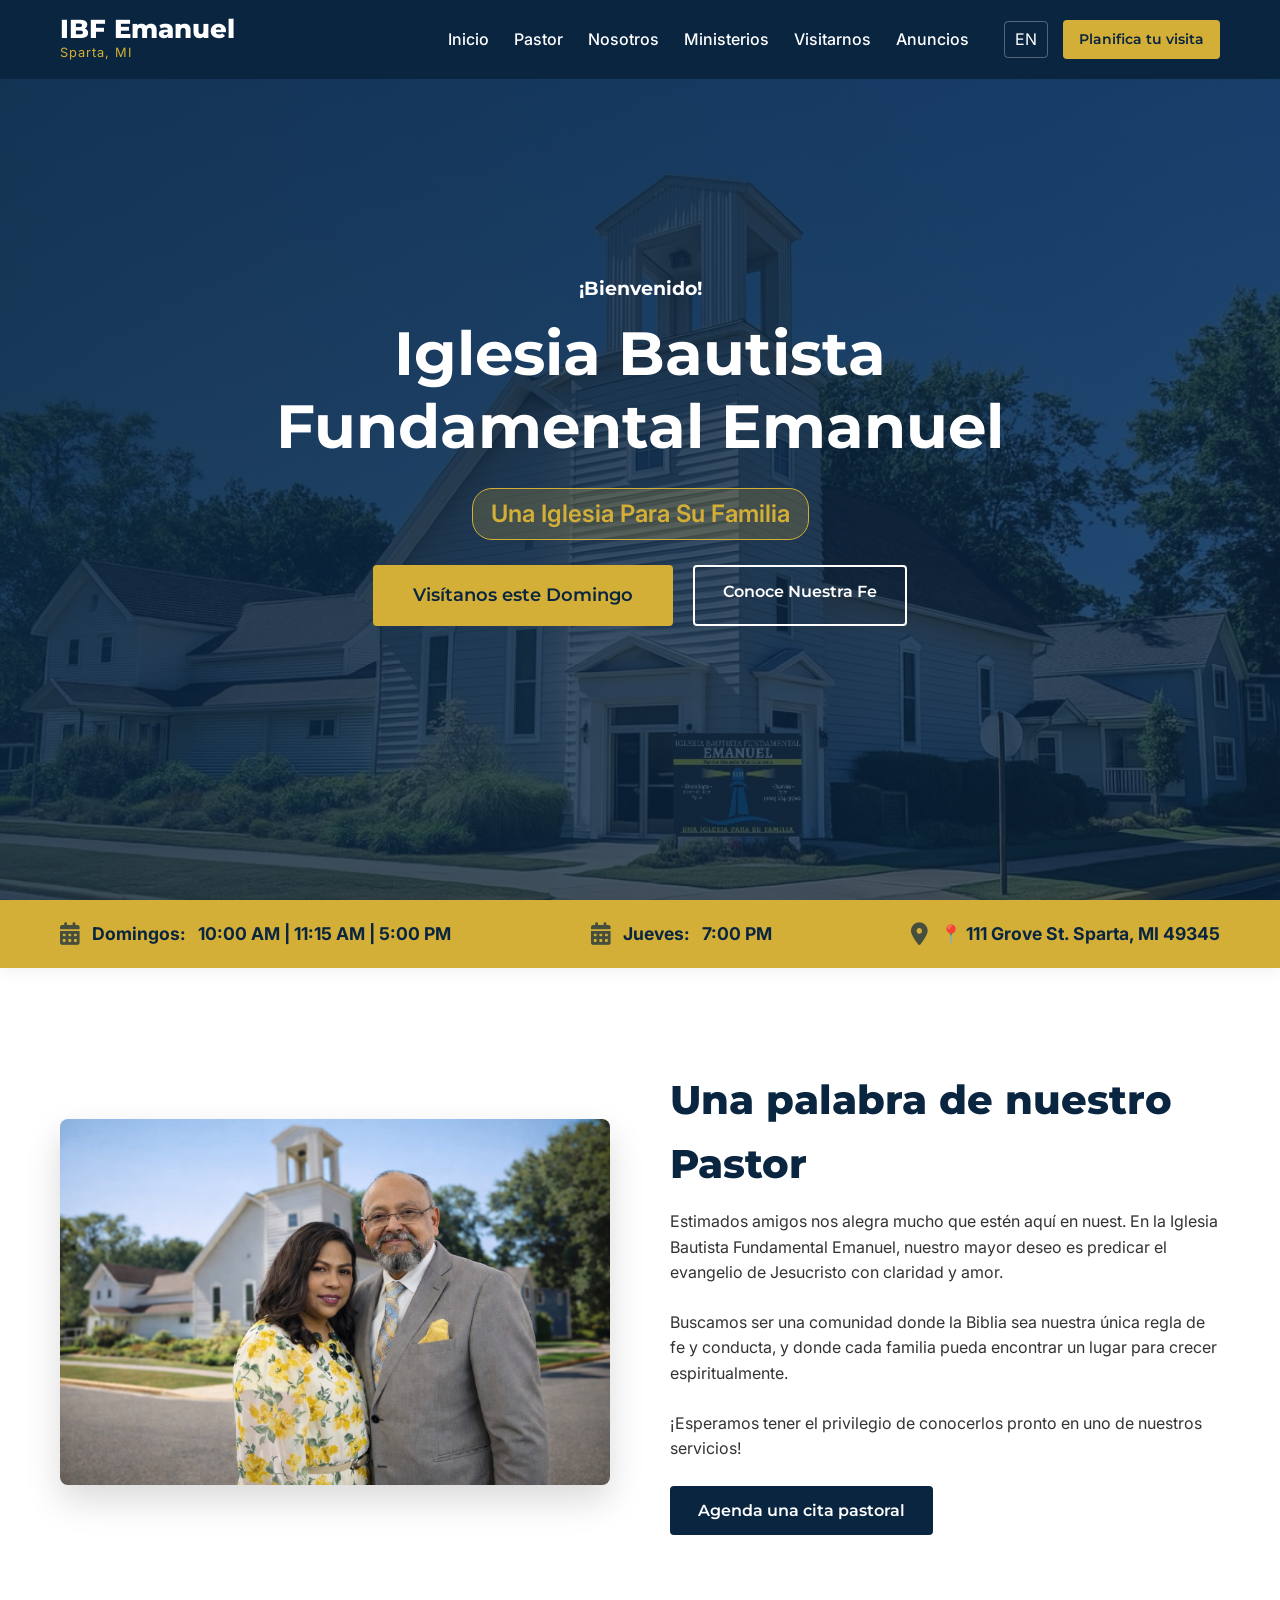
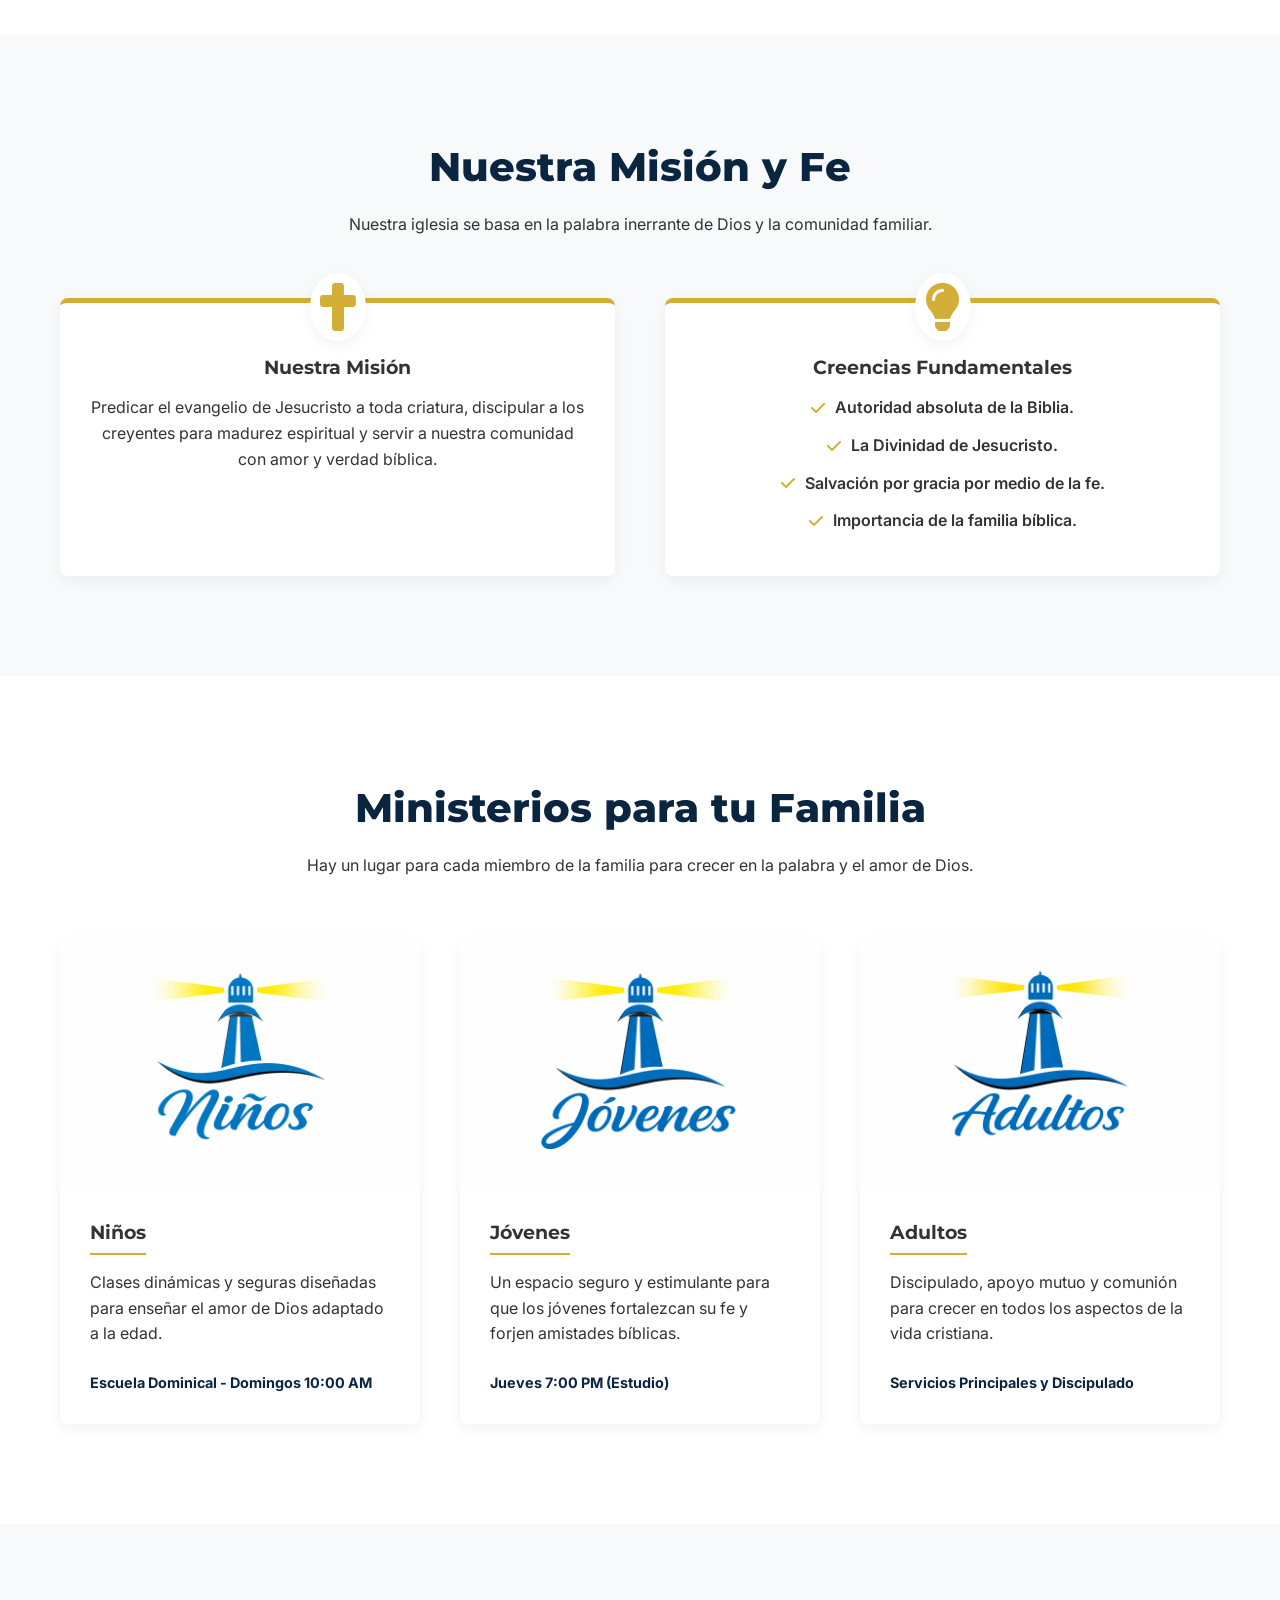
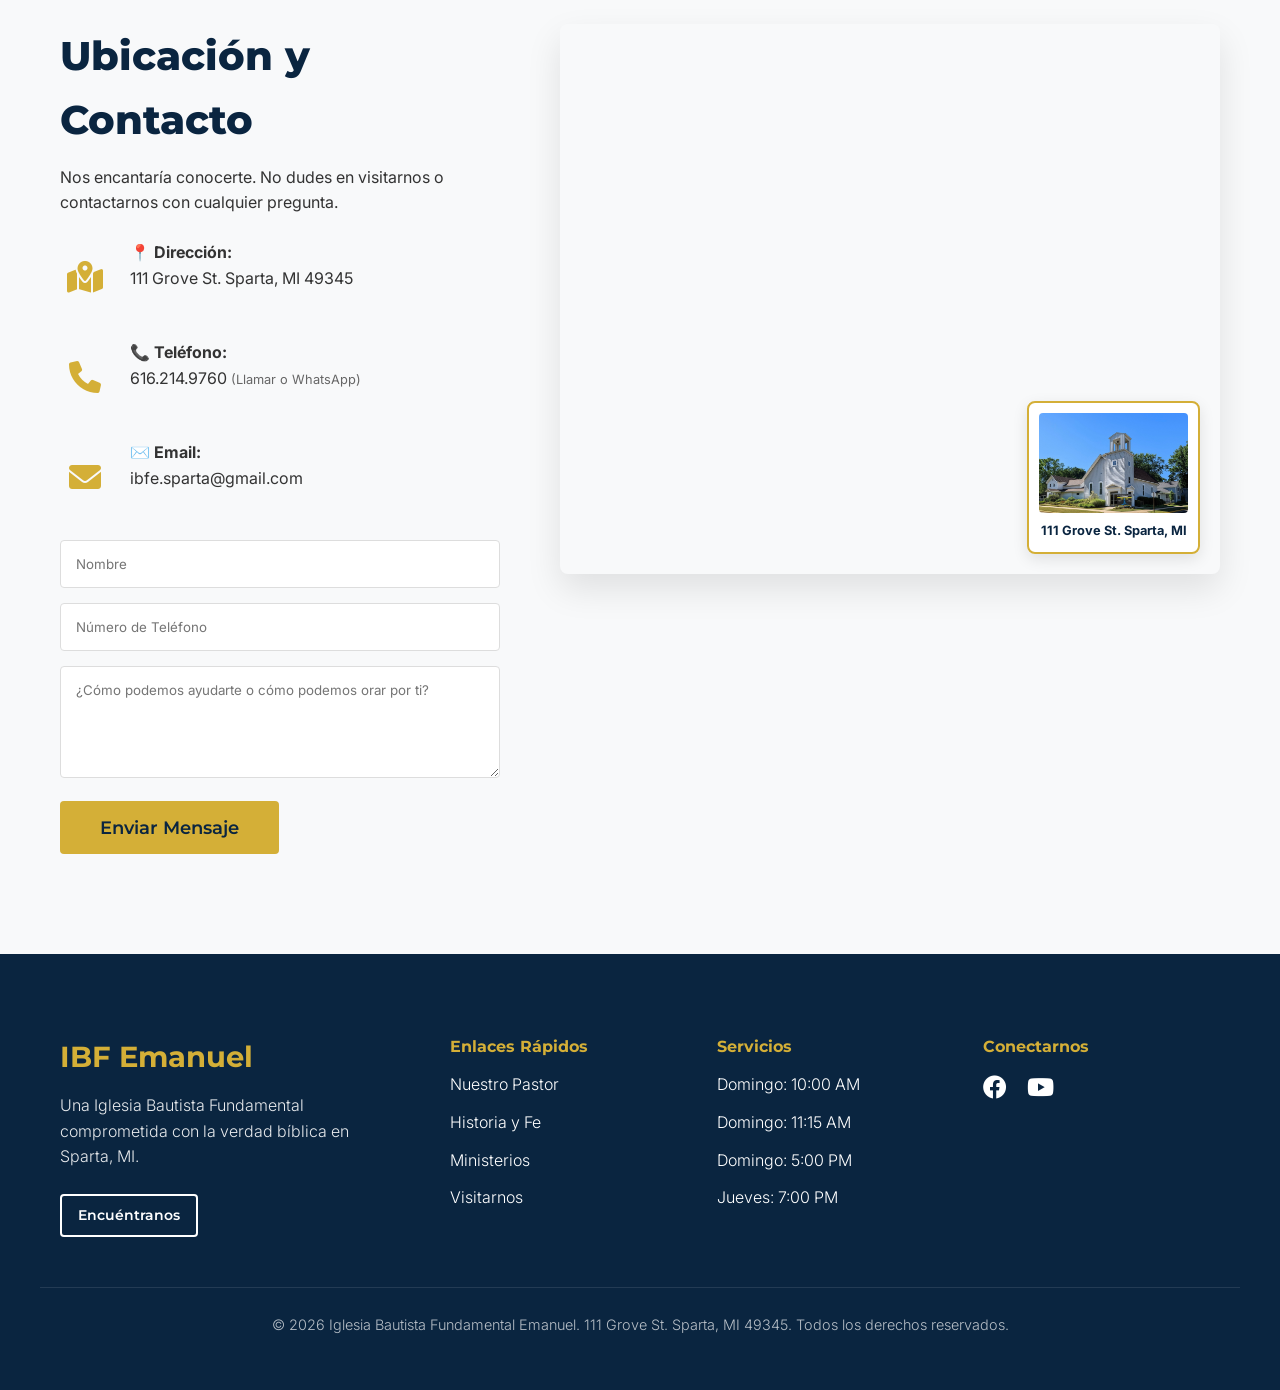
==== commit 711c1b09: "index" ====
--- a/index.html
+++ b/index.html
@@ -81,7 +81,7 @@
     <section id="pastor" class="pastor-intro section-padding">
         <div class="container pastor-grid">
             <div class="pastor-photo-container">
-                <img src="Pastor.png" alt="Retrato del Pastor de Iglesia Bautista Fundamental Emanuel" class="pastor-photo">
+                <img src="pastoryesposa.png" alt="Retrato del Pastor de Iglesia Bautista Fundamental Emanuel" class="pastor-photo">
             </div>
             <div class="pastor-text">
                 <h2 class="section-title">Una palabra de nuestro Pastor</h2>
